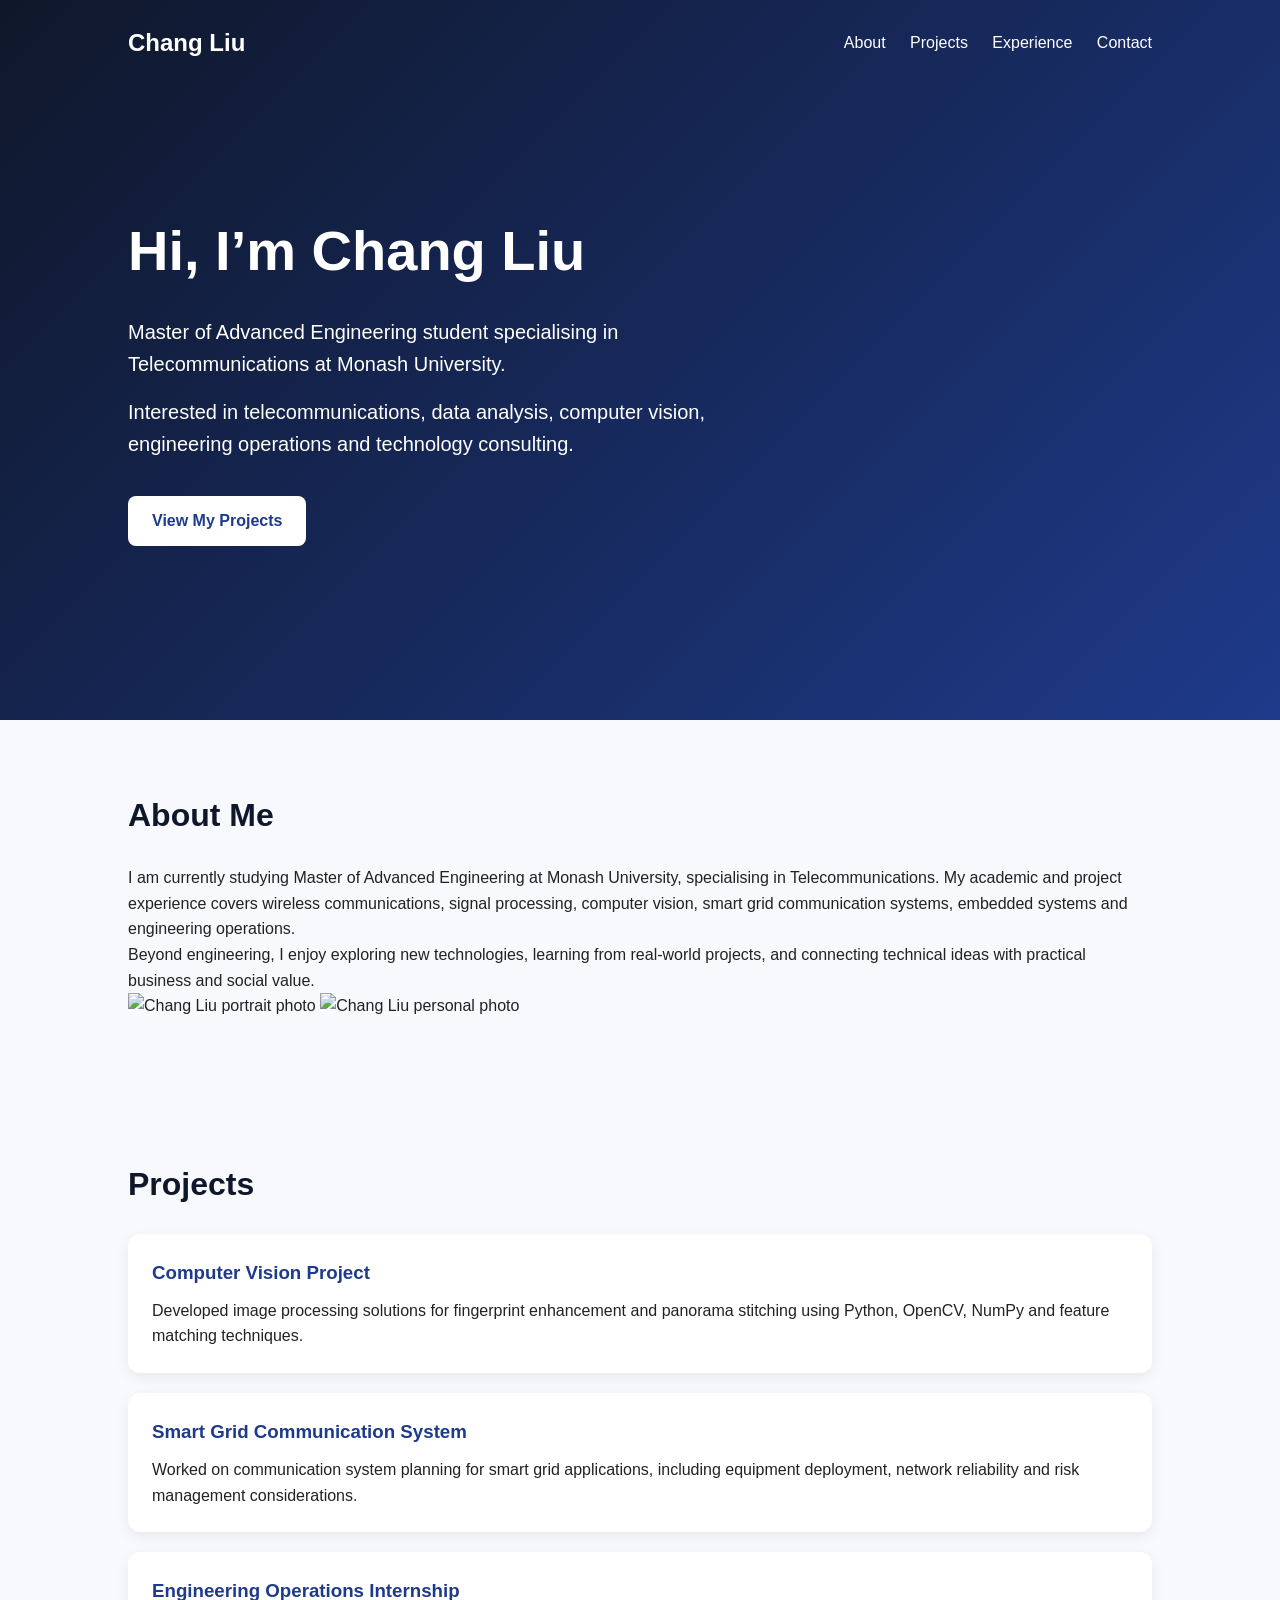
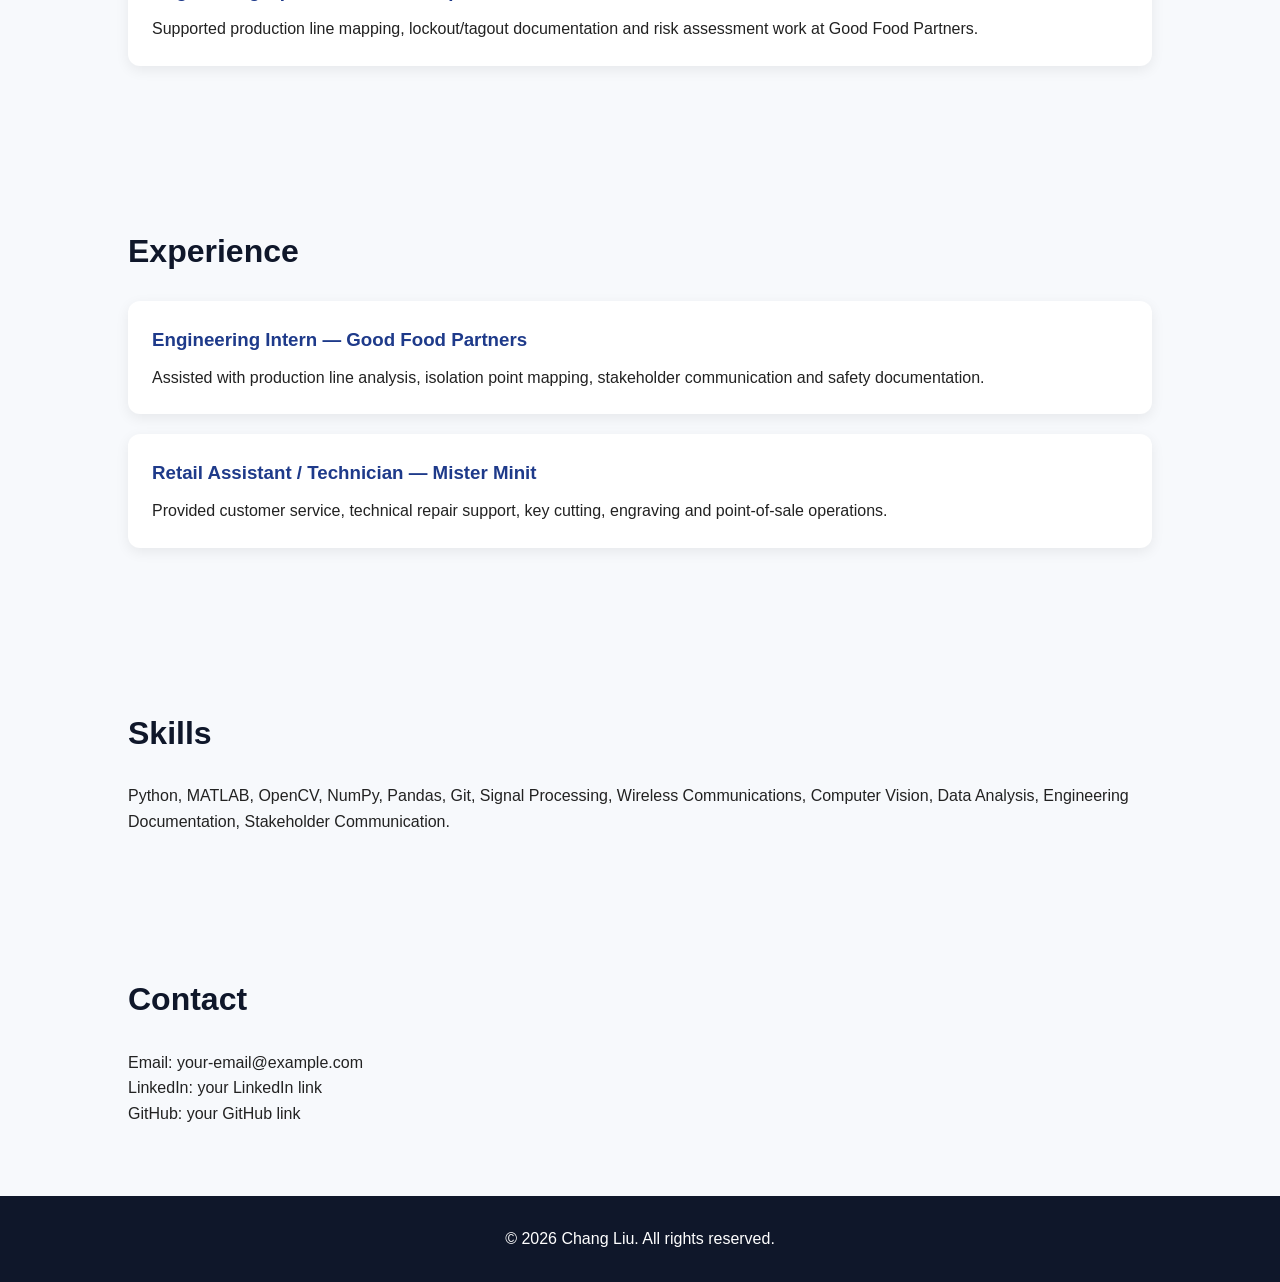
==== index.html @ 6ded5c2a "Revise About Me section with new content and layout Updated the 'About Me' section to include additi" ====
<!DOCTYPE html>
<html lang="en">
<head>
  <meta charset="UTF-8" />
  <meta name="viewport" content="width=device-width, initial-scale=1.0" />
  <title>Chang Liu | Portfolio</title>
  <link rel="stylesheet" href="style.css" />
</head>

<body>
  <header class="hero">
    <nav>
      <h2>Chang Liu</h2>
      <div>
        <a href="#about">About</a>
        <a href="#projects">Projects</a>
        <a href="#experience">Experience</a>
        <a href="#contact">Contact</a>
      </div>
    </nav>

    <div class="hero-content">
      <h1>Hi, I’m Chang Liu</h1>
      <p>
        Master of Advanced Engineering student specialising in Telecommunications at Monash University.
      </p>
      <p>
        Interested in telecommunications, data analysis, computer vision, engineering operations and technology consulting.
      </p>
      <a class="button" href="#projects">View My Projects</a>
    </div>
  </header>

  <section id="about">
  <h2>About Me</h2>

  <div class="about-container">
    <div class="about-text">
      <p>
        I am currently studying Master of Advanced Engineering at Monash University, specialising in Telecommunications.
        My academic and project experience covers wireless communications, signal processing, computer vision,
        smart grid communication systems, embedded systems and engineering operations.
      </p>

      <p>
        Beyond engineering, I enjoy exploring new technologies, learning from real-world projects,
        and connecting technical ideas with practical business and social value.
      </p>
    </div>

    <div class="about-photos">
      <img src="images/profile-1.jpg" alt="Chang Liu portrait photo" />
      <img src="images/profile-2.jpg" alt="Chang Liu personal photo" />
    </div>
  </div>
</section>

  <section id="projects">
    <h2>Projects</h2>

    <div class="card">
      <h3>Computer Vision Project</h3>
      <p>
        Developed image processing solutions for fingerprint enhancement and panorama stitching using Python,
        OpenCV, NumPy and feature matching techniques.
      </p>
    </div>

    <div class="card">
      <h3>Smart Grid Communication System</h3>
      <p>
        Worked on communication system planning for smart grid applications, including equipment deployment,
        network reliability and risk management considerations.
      </p>
    </div>

    <div class="card">
      <h3>Engineering Operations Internship</h3>
      <p>
        Supported production line mapping, lockout/tagout documentation and risk assessment work at Good Food Partners.
      </p>
    </div>
  </section>

  <section id="experience">
    <h2>Experience</h2>

    <div class="card">
      <h3>Engineering Intern — Good Food Partners</h3>
      <p>
        Assisted with production line analysis, isolation point mapping, stakeholder communication and safety documentation.
      </p>
    </div>

    <div class="card">
      <h3>Retail Assistant / Technician — Mister Minit</h3>
      <p>
        Provided customer service, technical repair support, key cutting, engraving and point-of-sale operations.
      </p>
    </div>
  </section>

  <section id="skills">
    <h2>Skills</h2>
    <p>
      Python, MATLAB, OpenCV, NumPy, Pandas, Git, Signal Processing, Wireless Communications,
      Computer Vision, Data Analysis, Engineering Documentation, Stakeholder Communication.
    </p>
  </section>

  <section id="contact">
    <h2>Contact</h2>
    <p>Email: your-email@example.com</p>
    <p>LinkedIn: your LinkedIn link</p>
    <p>GitHub: your GitHub link</p>
  </section>

  <footer>
    <p>© 2026 Chang Liu. All rights reserved.</p>
  </footer>
</body>
</html>
---- style.css ----
* {
  margin: 0;
  padding: 0;
  box-sizing: border-box;
}

body {
  font-family: Arial, sans-serif;
  line-height: 1.6;
  color: #222;
  background-color: #f7f9fc;
}

nav {
  display: flex;
  justify-content: space-between;
  align-items: center;
  padding: 24px 10%;
}

nav h2 {
  color: #ffffff;
}

nav a {
  color: #ffffff;
  text-decoration: none;
  margin-left: 20px;
  font-weight: 500;
}

.hero {
  background: linear-gradient(135deg, #0f172a, #1e3a8a);
  color: white;
  min-height: 80vh;
}

.hero-content {
  padding: 120px 10%;
  max-width: 900px;
}

.hero-content h1 {
  font-size: 56px;
  margin-bottom: 20px;
}

.hero-content p {
  font-size: 20px;
  margin-bottom: 16px;
  max-width: 750px;
}

.button {
  display: inline-block;
  margin-top: 20px;
  padding: 12px 24px;
  background-color: white;
  color: #1e3a8a;
  text-decoration: none;
  border-radius: 8px;
  font-weight: bold;
}

section {
  padding: 70px 10%;
}

section h2 {
  font-size: 32px;
  margin-bottom: 24px;
  color: #0f172a;
}

.card {
  background-color: white;
  padding: 24px;
  margin-bottom: 20px;
  border-radius: 12px;
  box-shadow: 0 4px 14px rgba(0, 0, 0, 0.07);
}

.card h3 {
  color: #1e3a8a;
  margin-bottom: 10px;
}

footer {
  text-align: center;
  padding: 30px;
  background-color: #0f172a;
  color: white;
}

@media (max-width: 768px) {
  nav {
    flex-direction: column;
    gap: 16px;
  }

  nav a {
    margin: 0 8px;
  }

  .hero-content {
    padding: 80px 8%;
  }

  .hero-content h1 {
    font-size: 40px;
  }

  .hero-content p {
    font-size: 18px;
  }

  section {
    padding: 50px 8%;
  }
}
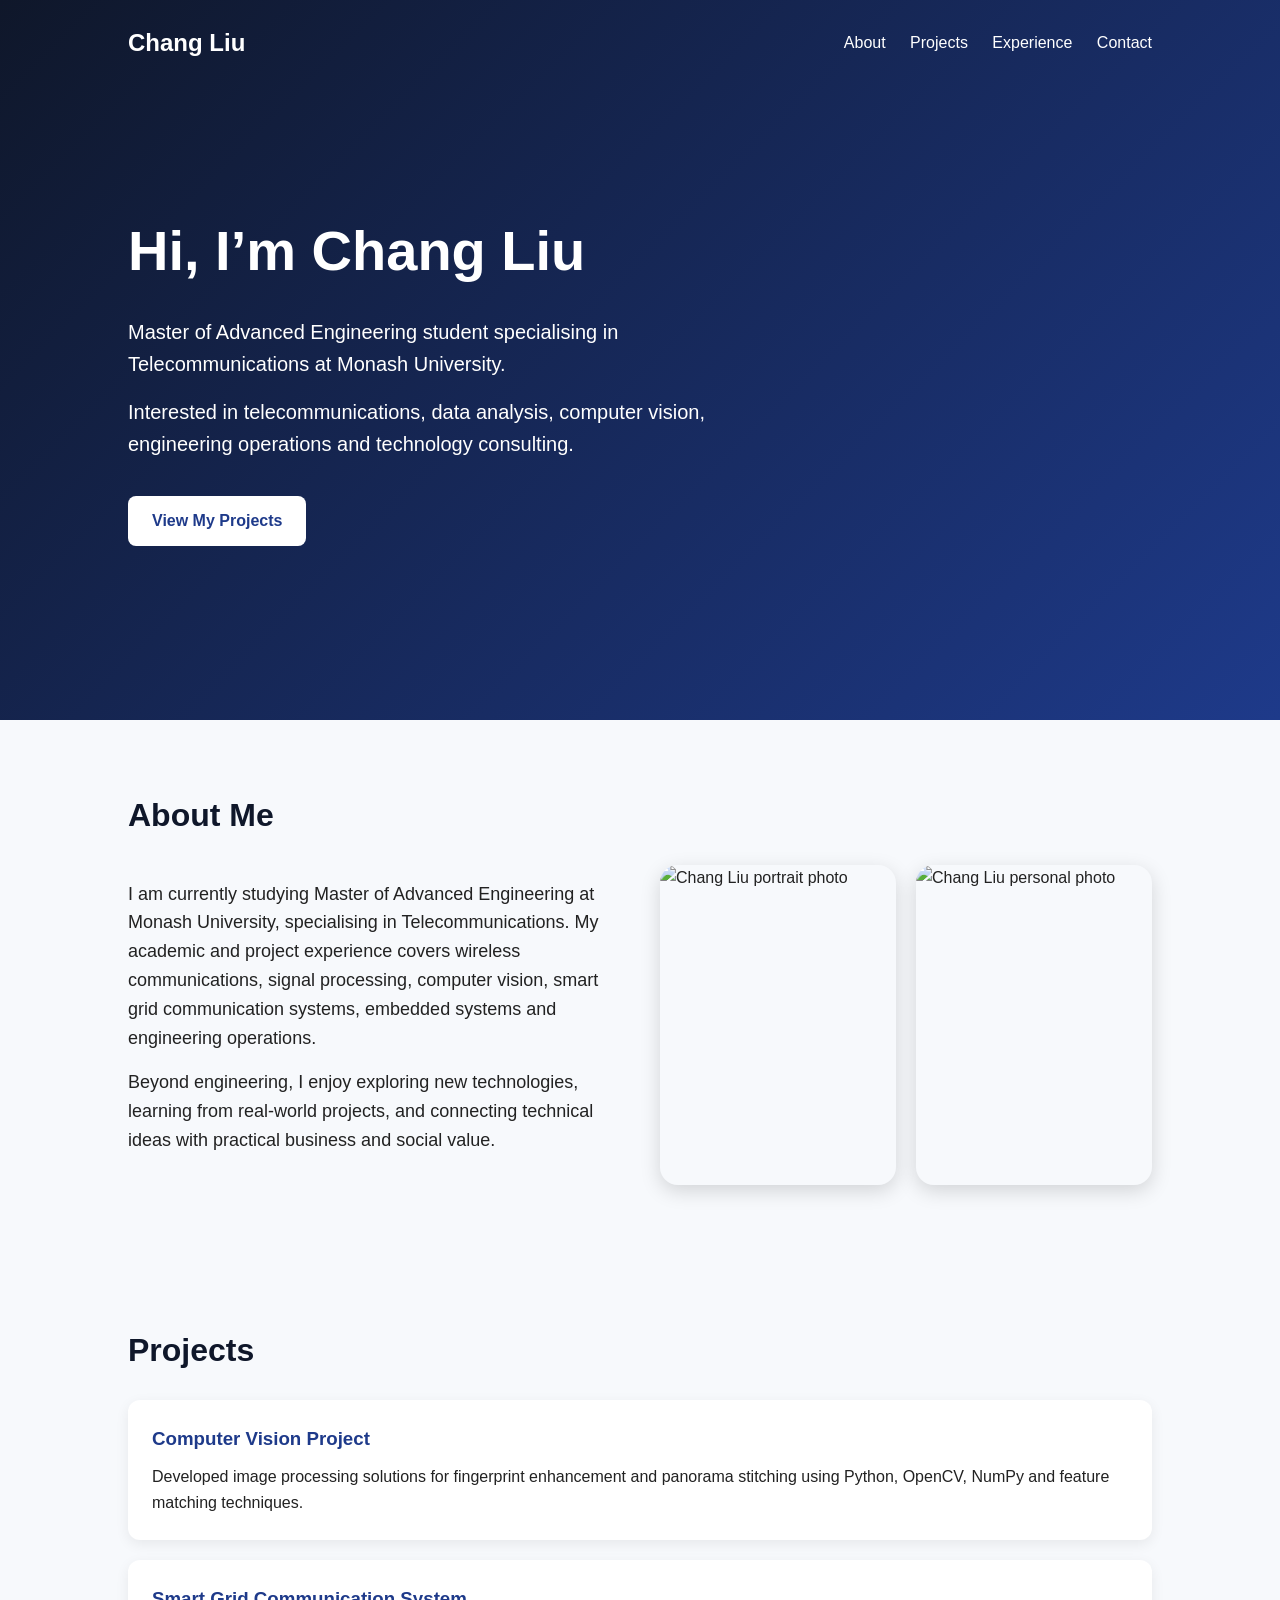
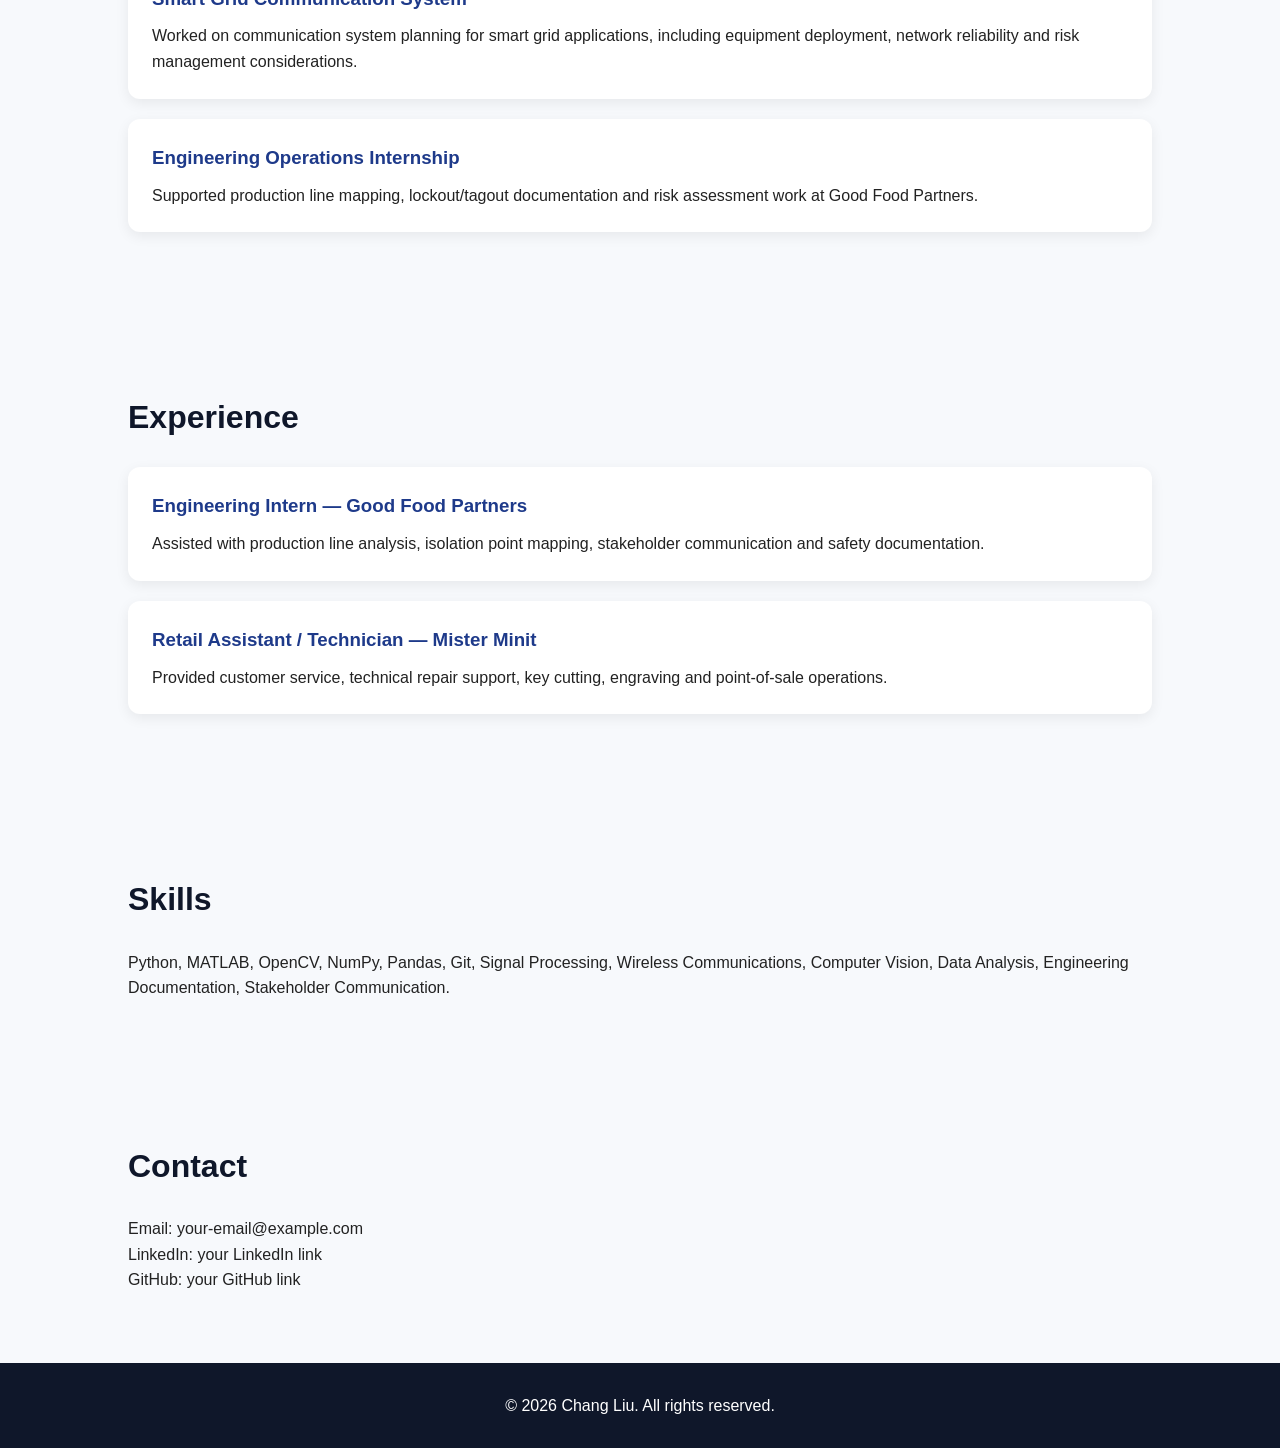
==== commit 9644353d: "Update profile images in index.html" ====
--- a/index.html
+++ b/index.html
@@ -49,8 +49,8 @@
     </div>
 
     <div class="about-photos">
-      <img src="images/profile-1.jpg" alt="Chang Liu portrait photo" />
-      <img src="images/profile-2.jpg" alt="Chang Liu personal photo" />
+      <img src="images/official_working_photo.png" alt="Chang Liu portrait photo" />
+      <img src="images/diving_self.jpg" alt="Chang Liu personal photo" />
     </div>
   </div>
 </section>
--- a/style.css
+++ b/style.css
@@ -72,6 +72,36 @@
   color: #0f172a;
 }
 
+.about-container {
+  display: flex;
+  align-items: center;
+  gap: 40px;
+}
+
+.about-text {
+  flex: 1;
+}
+
+.about-text p {
+  margin-bottom: 16px;
+  font-size: 18px;
+}
+
+.about-photos {
+  flex: 1;
+  display: flex;
+  gap: 20px;
+  justify-content: center;
+}
+
+.about-photos img {
+  width: 48%;
+  height: 320px;
+  object-fit: cover;
+  border-radius: 18px;
+  box-shadow: 0 6px 20px rgba(0, 0, 0, 0.15);
+}
+
 .card {
   background-color: white;
   padding: 24px;
@@ -117,4 +147,17 @@
   section {
     padding: 50px 8%;
   }
+
+    .about-container {
+    flex-direction: column;
+  }
+
+  .about-photos {
+    flex-direction: column;
+  }
+
+  .about-photos img {
+    width: 100%;
+    height: 300px;
+  }
 }
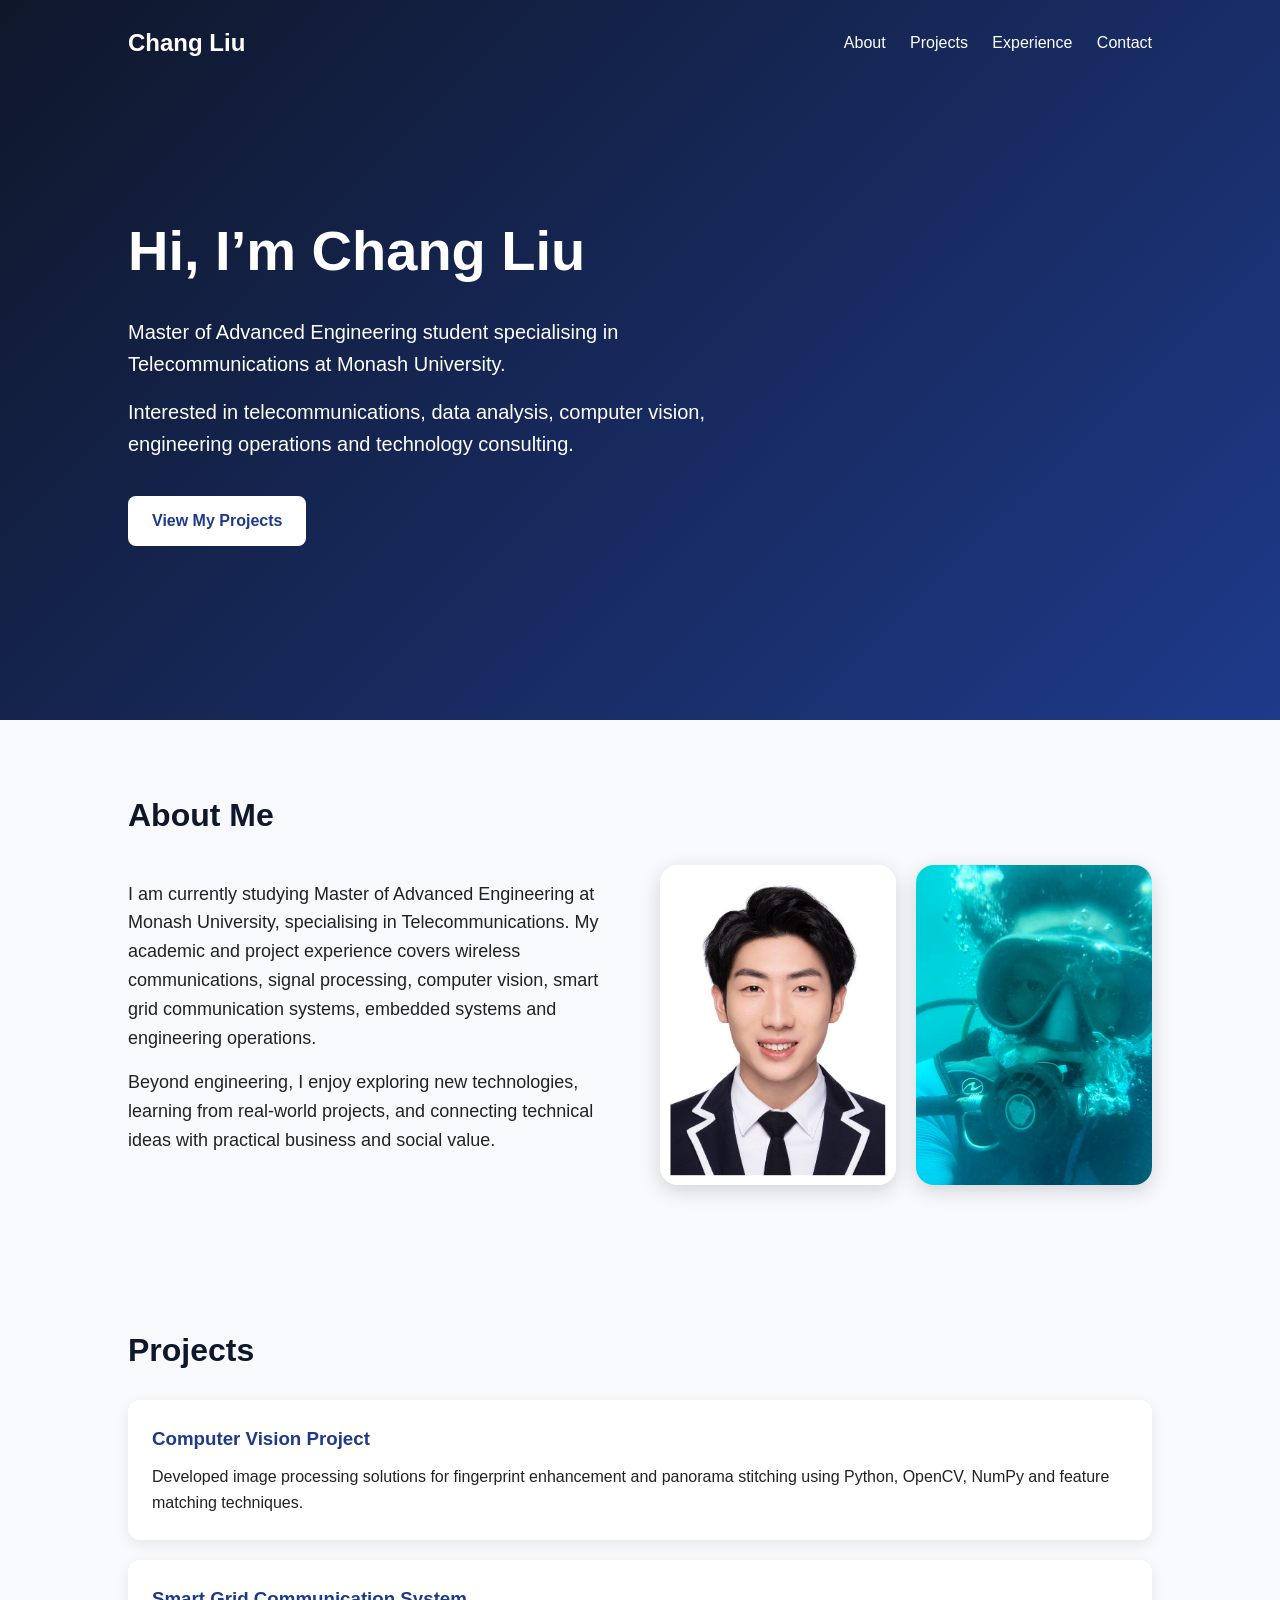
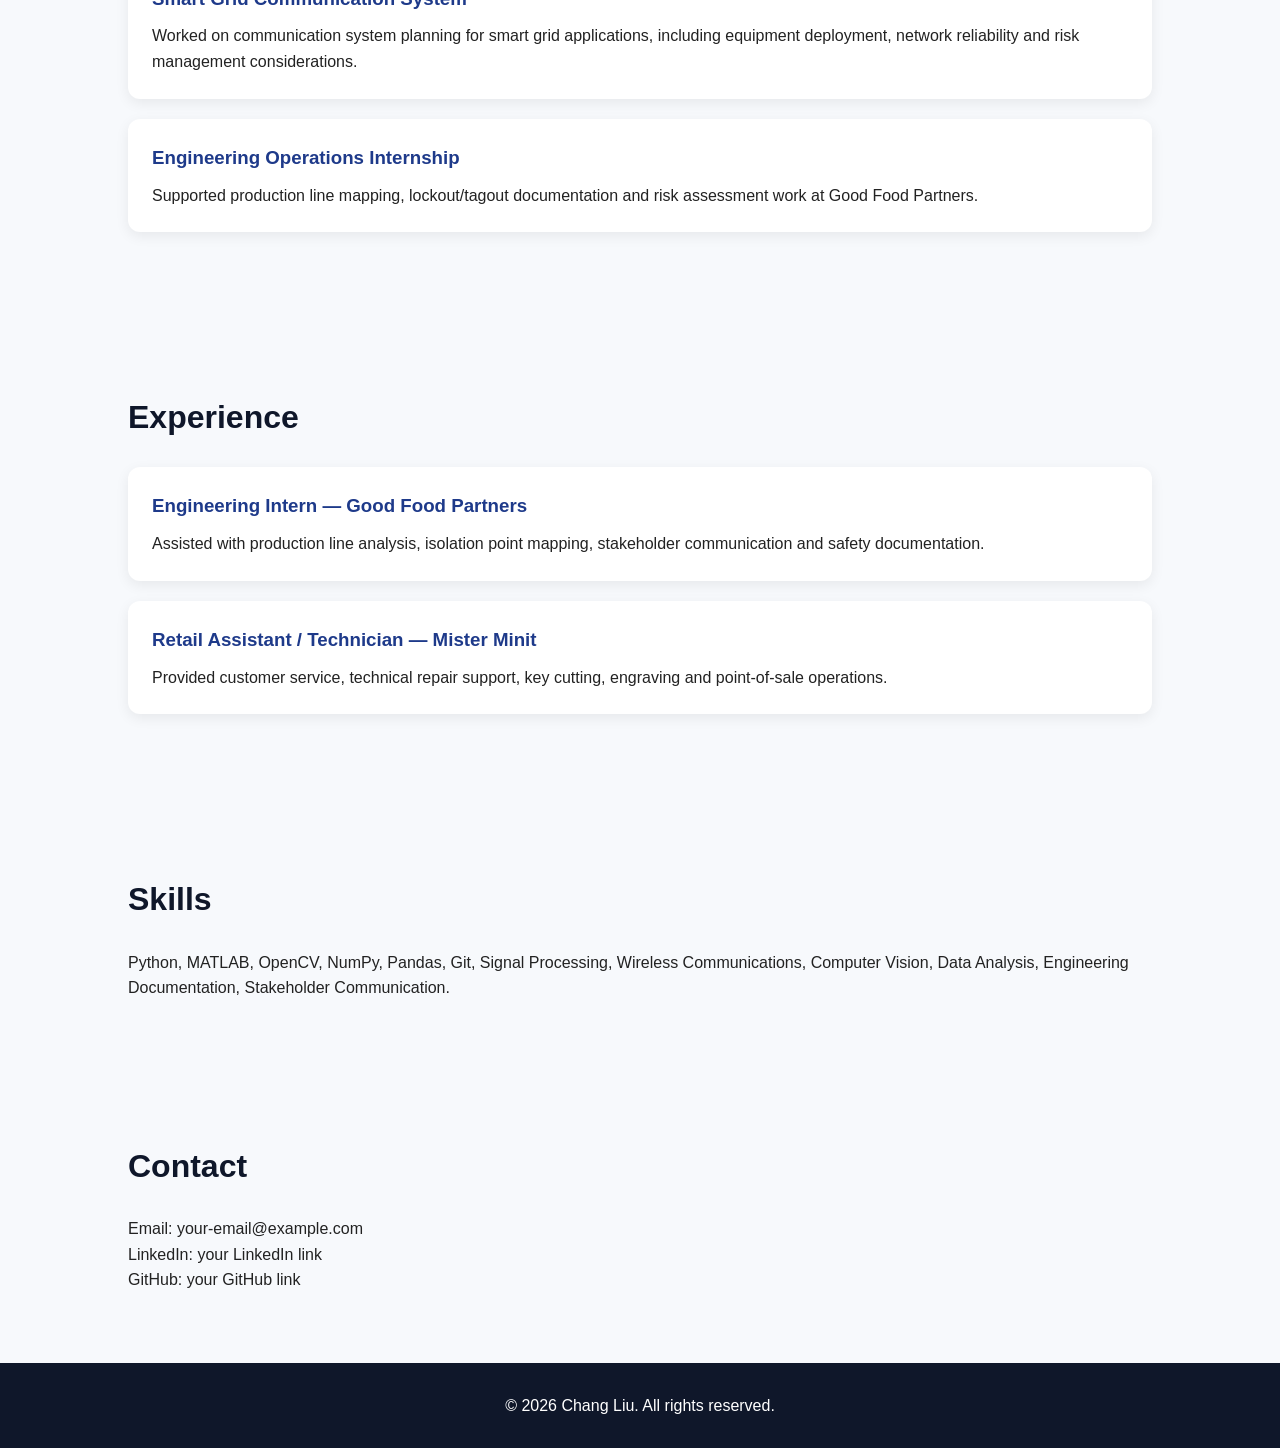
==== commit a7ad1e6a: "Update image paths in about section" ====
--- a/index.html
+++ b/index.html
@@ -49,8 +49,8 @@
     </div>
 
     <div class="about-photos">
-      <img src="images/official_working_photo.png" alt="Chang Liu portrait photo" />
-      <img src="images/diving_self.jpg" alt="Chang Liu personal photo" />
+      <img src="about_me_photos/official_working_photo.png" alt="Chang Liu portrait photo" />
+      <img src="about_me_photos/diving_self.jpg" alt="Chang Liu personal photo" />
     </div>
   </div>
 </section>
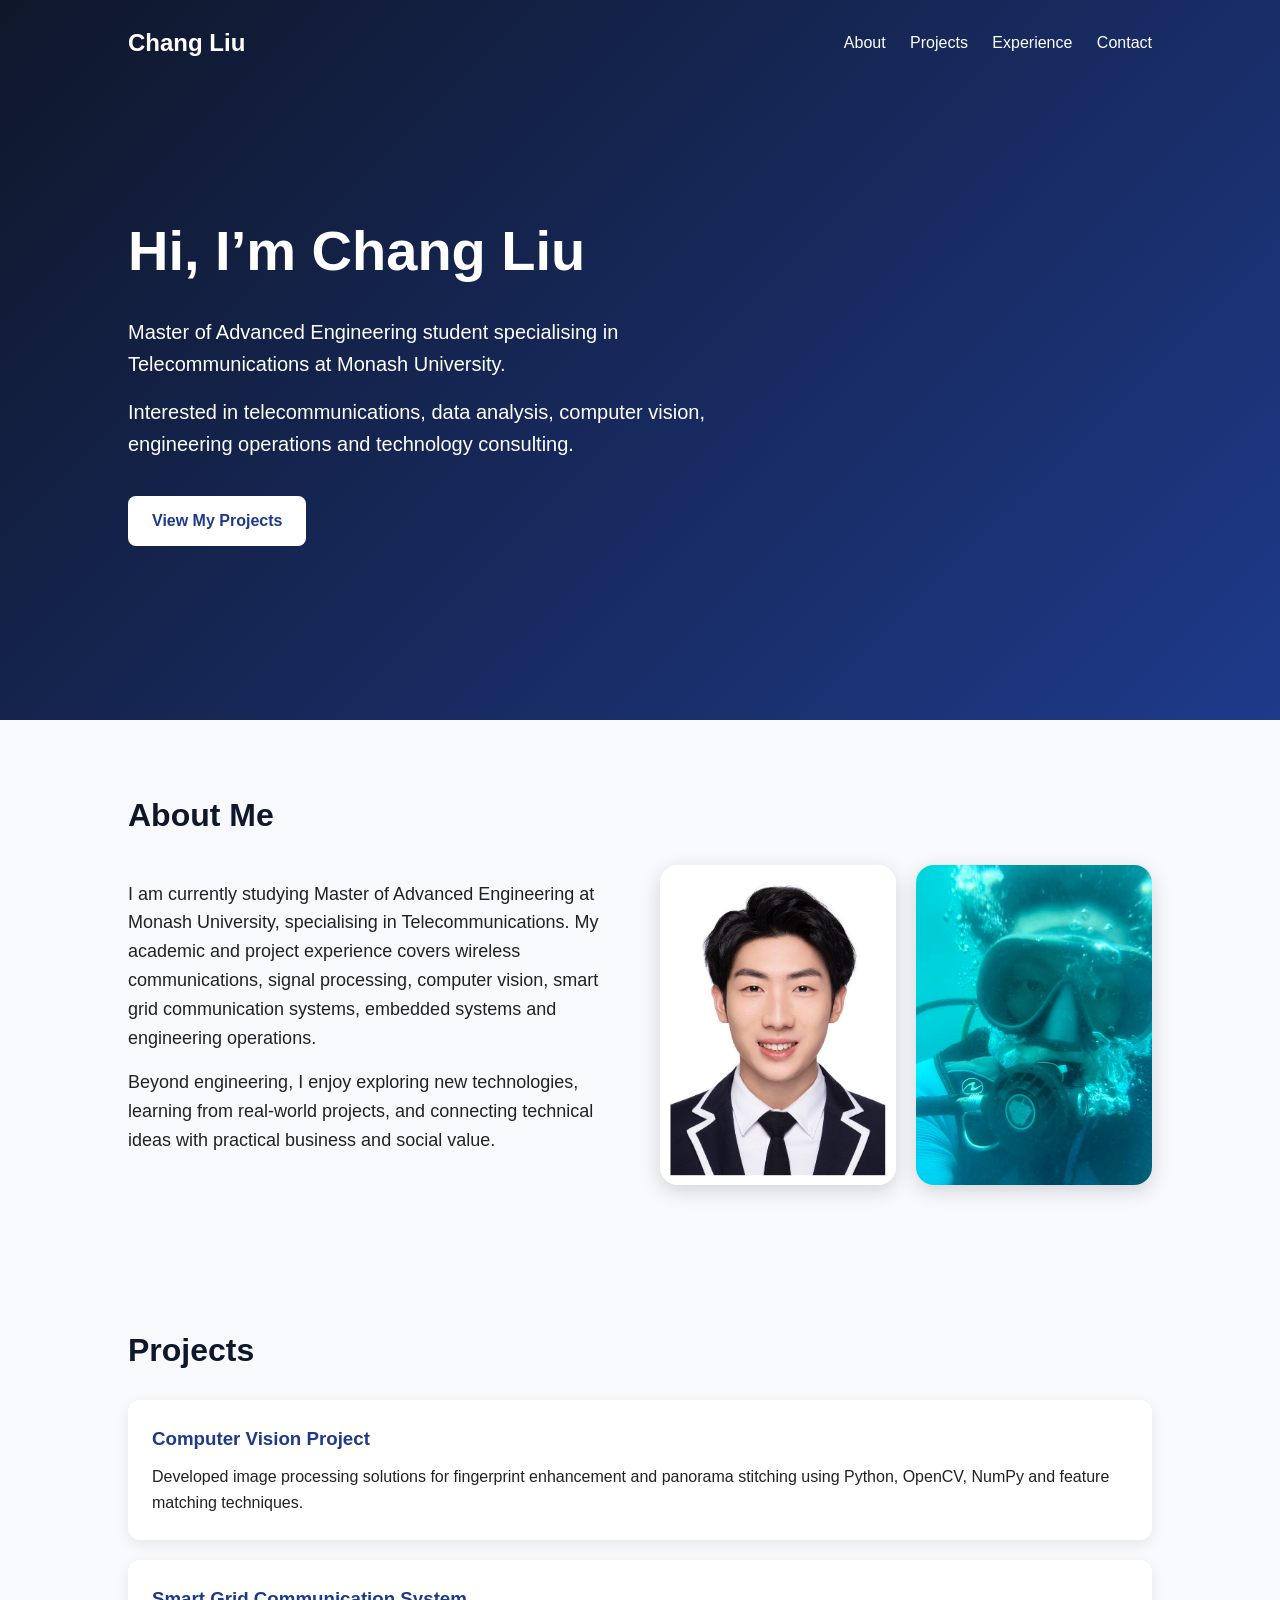
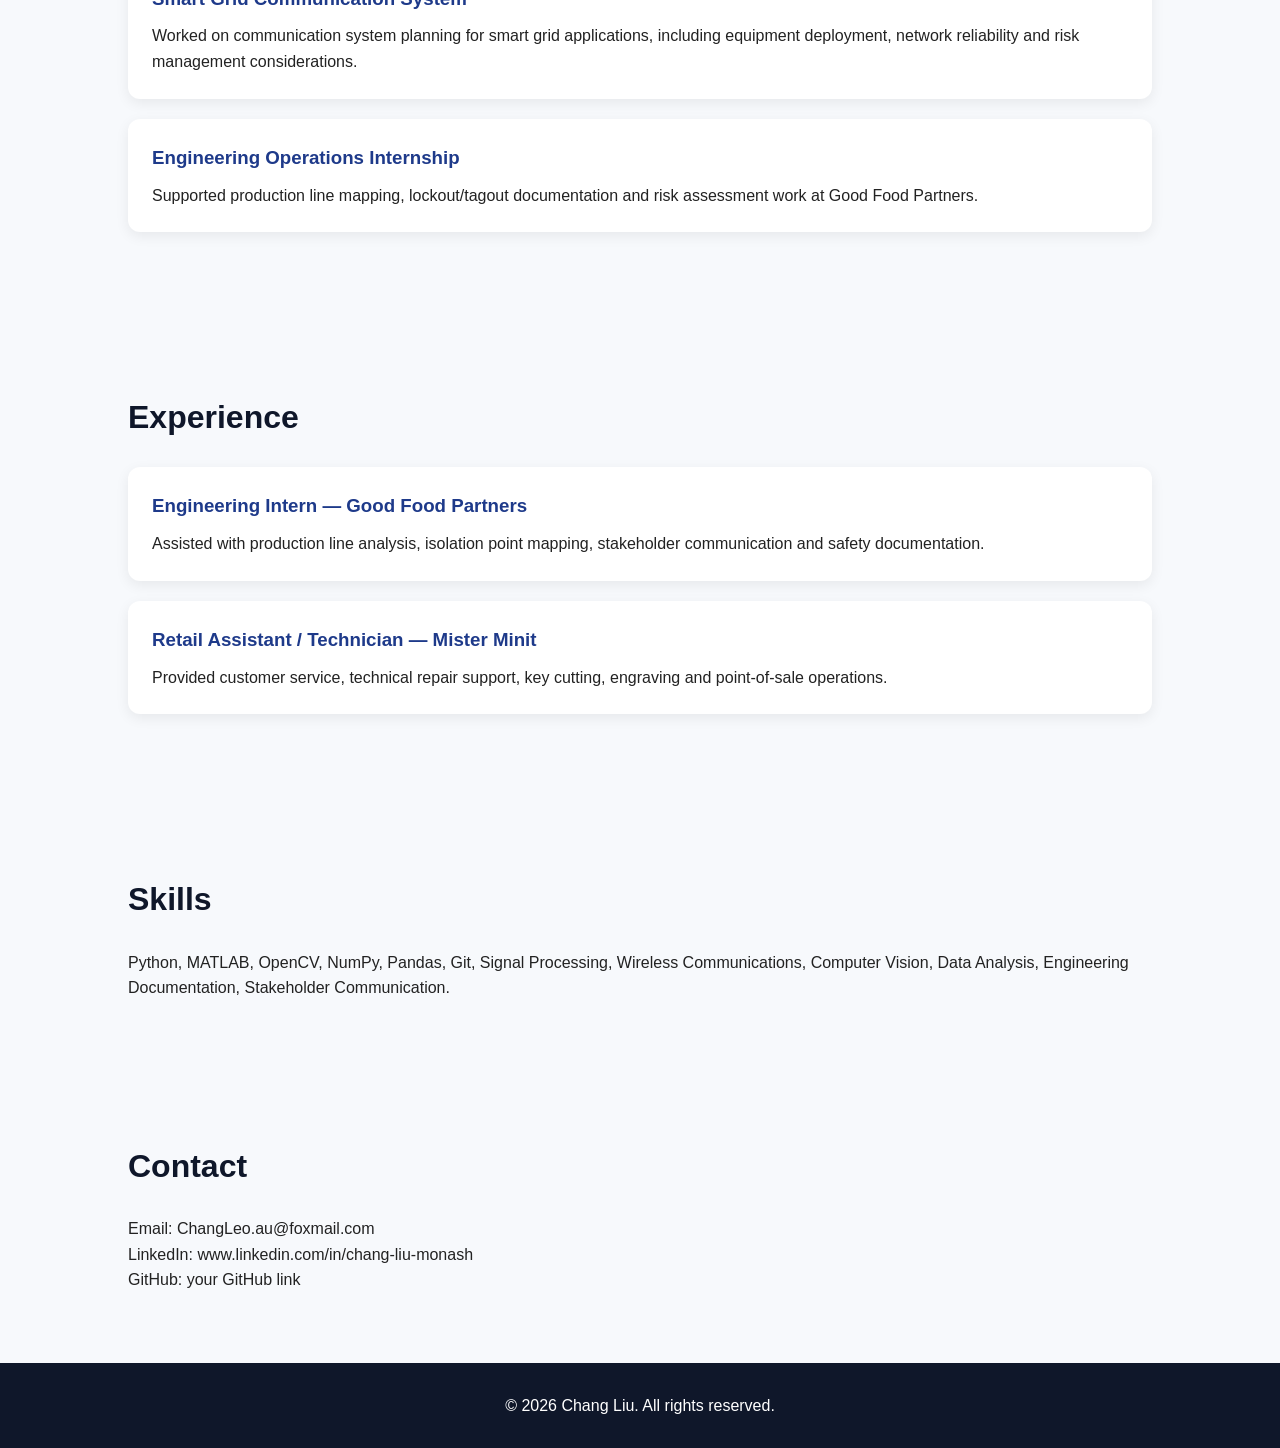
==== commit f424f40a: "Update contact information in index.html" ====
--- a/index.html
+++ b/index.html
@@ -110,8 +110,8 @@
 
   <section id="contact">
     <h2>Contact</h2>
-    <p>Email: your-email@example.com</p>
-    <p>LinkedIn: your LinkedIn link</p>
+    <p>Email: ChangLeo.au@foxmail.com</p>
+    <p>LinkedIn: www.linkedin.com/in/chang-liu-monash</p>
     <p>GitHub: your GitHub link</p>
   </section>
 
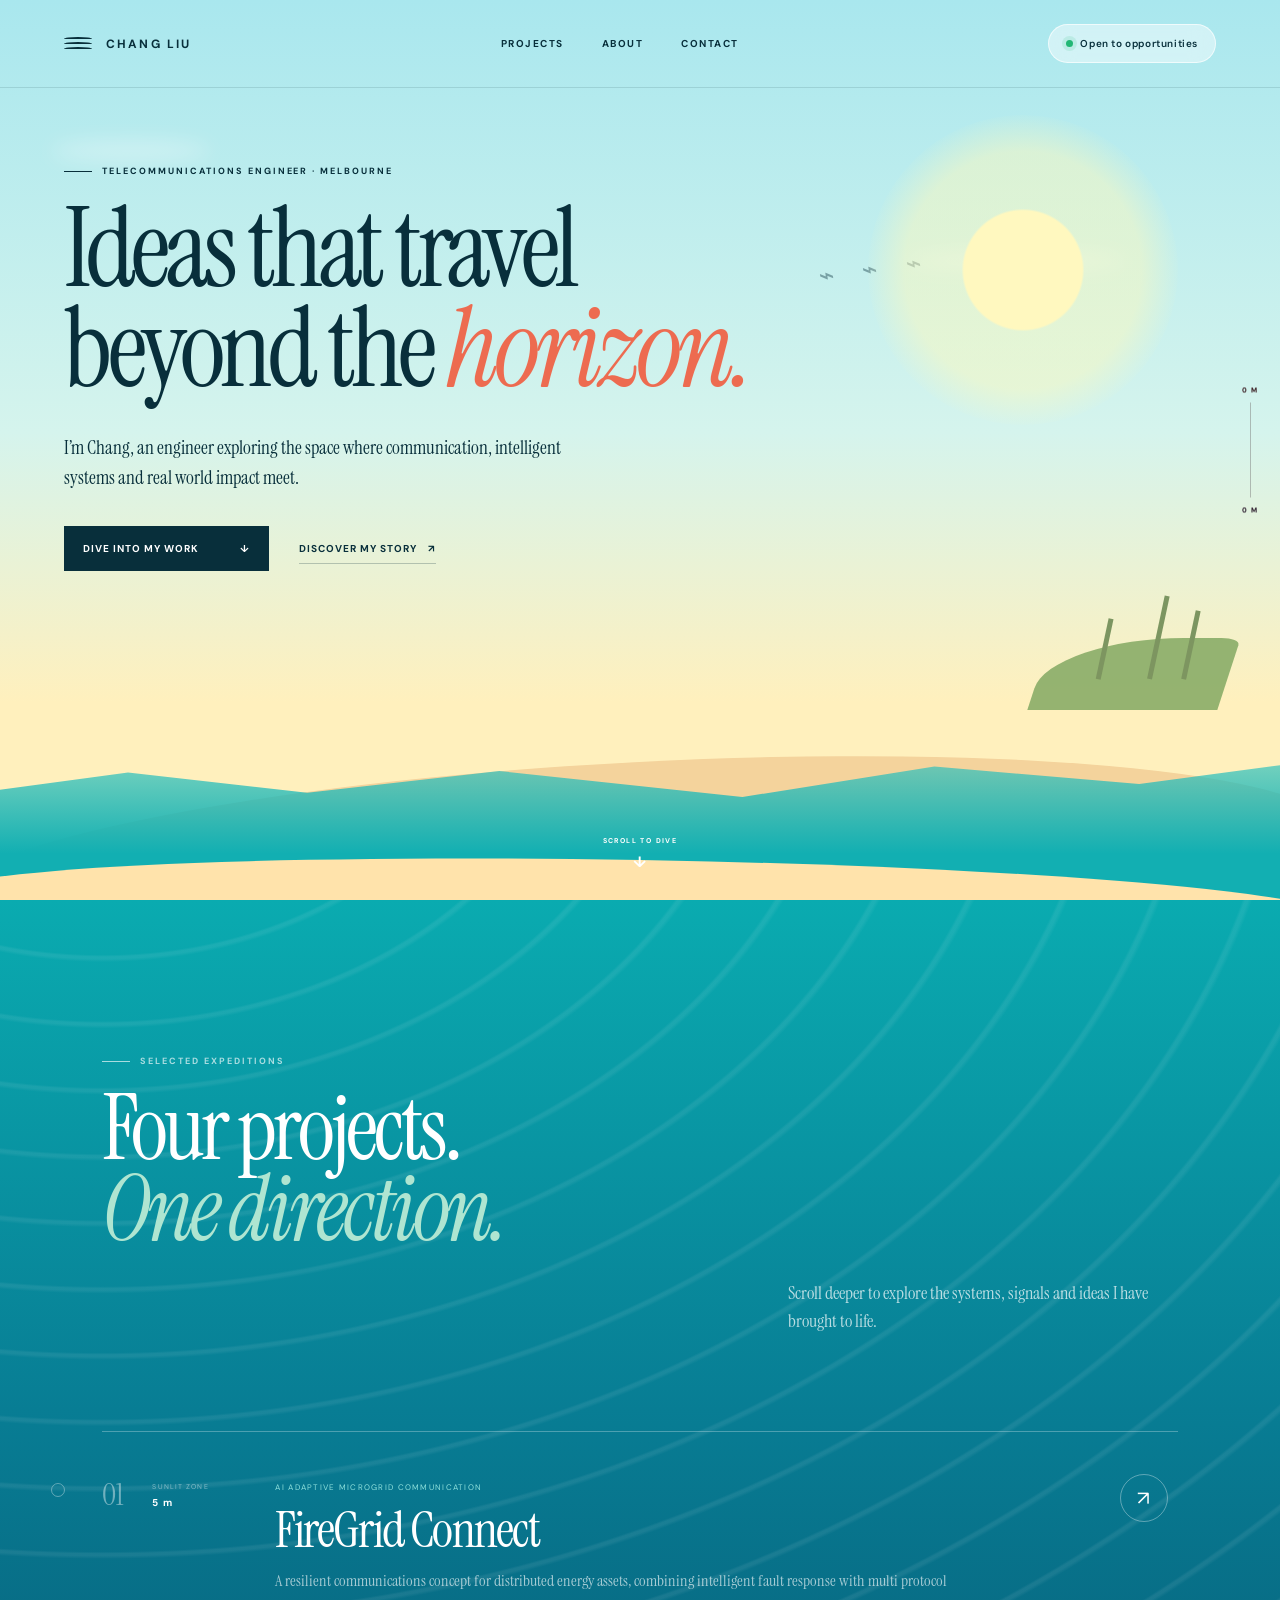
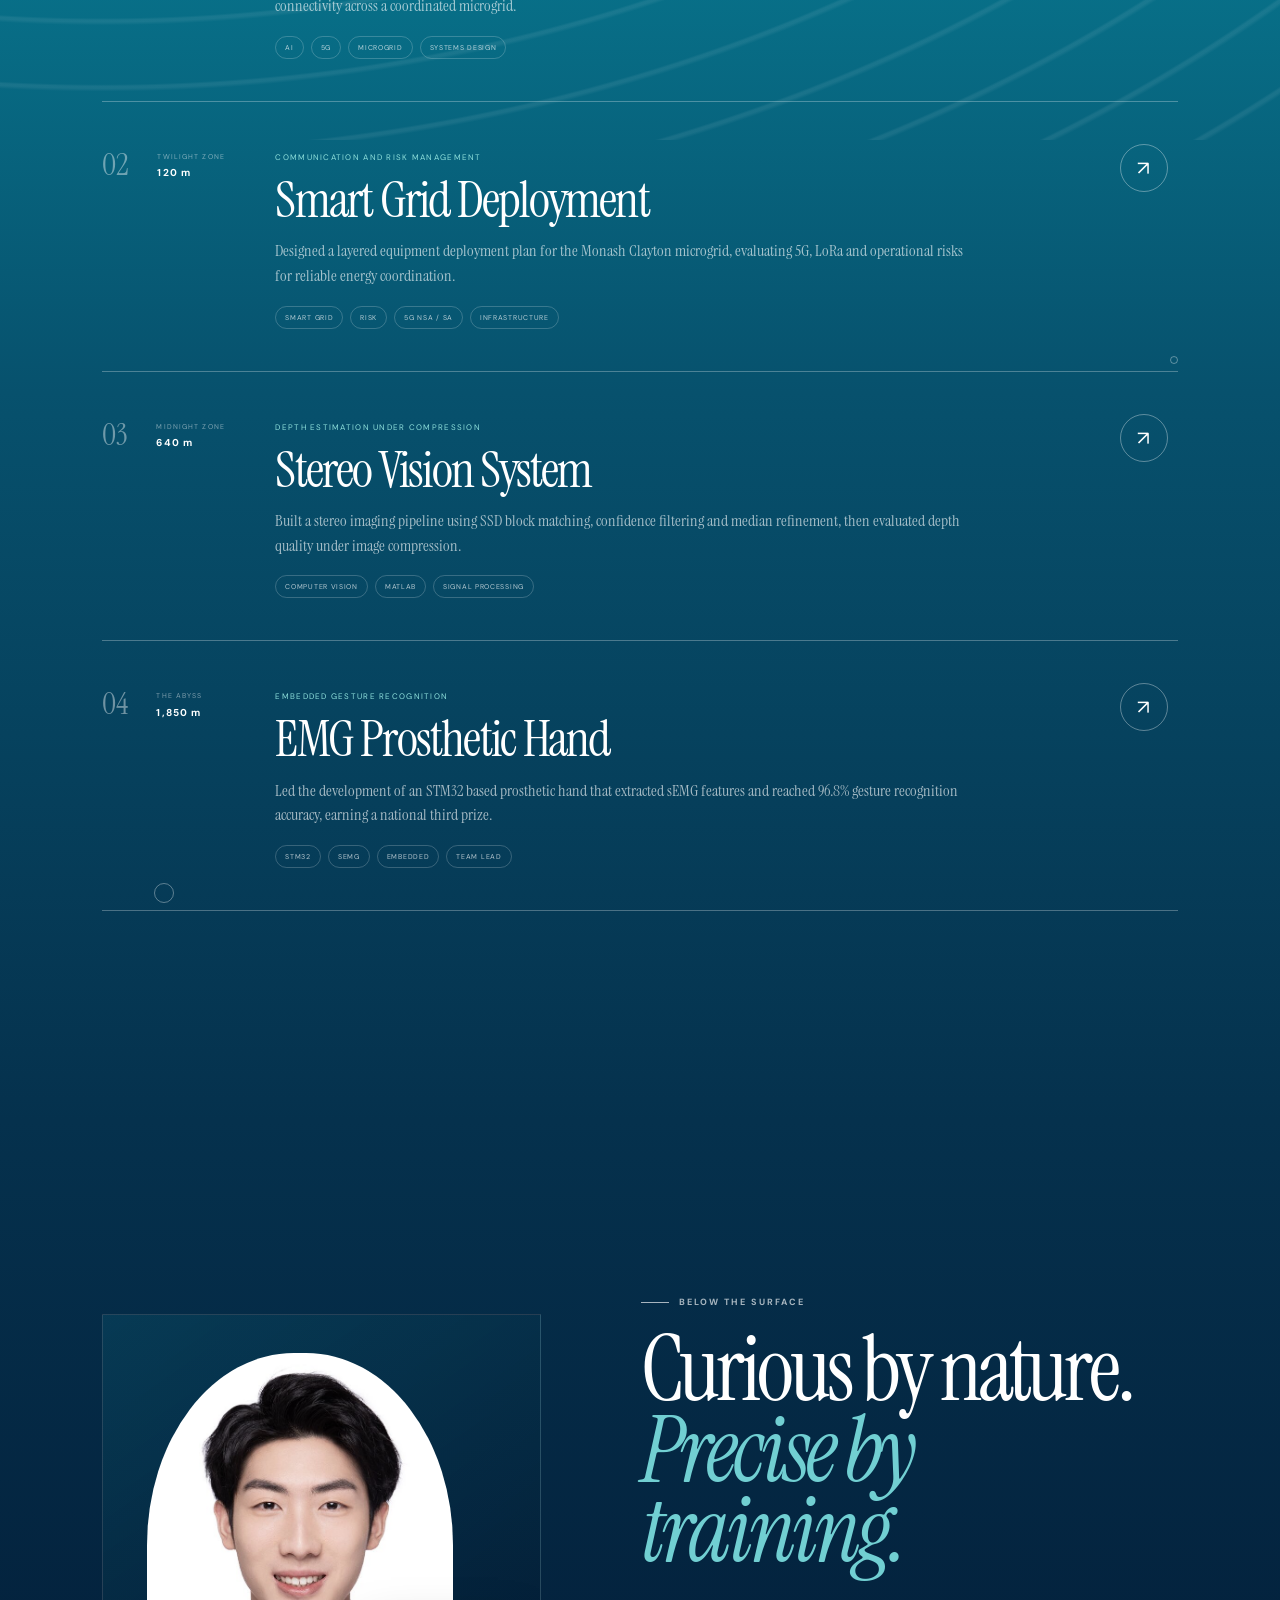
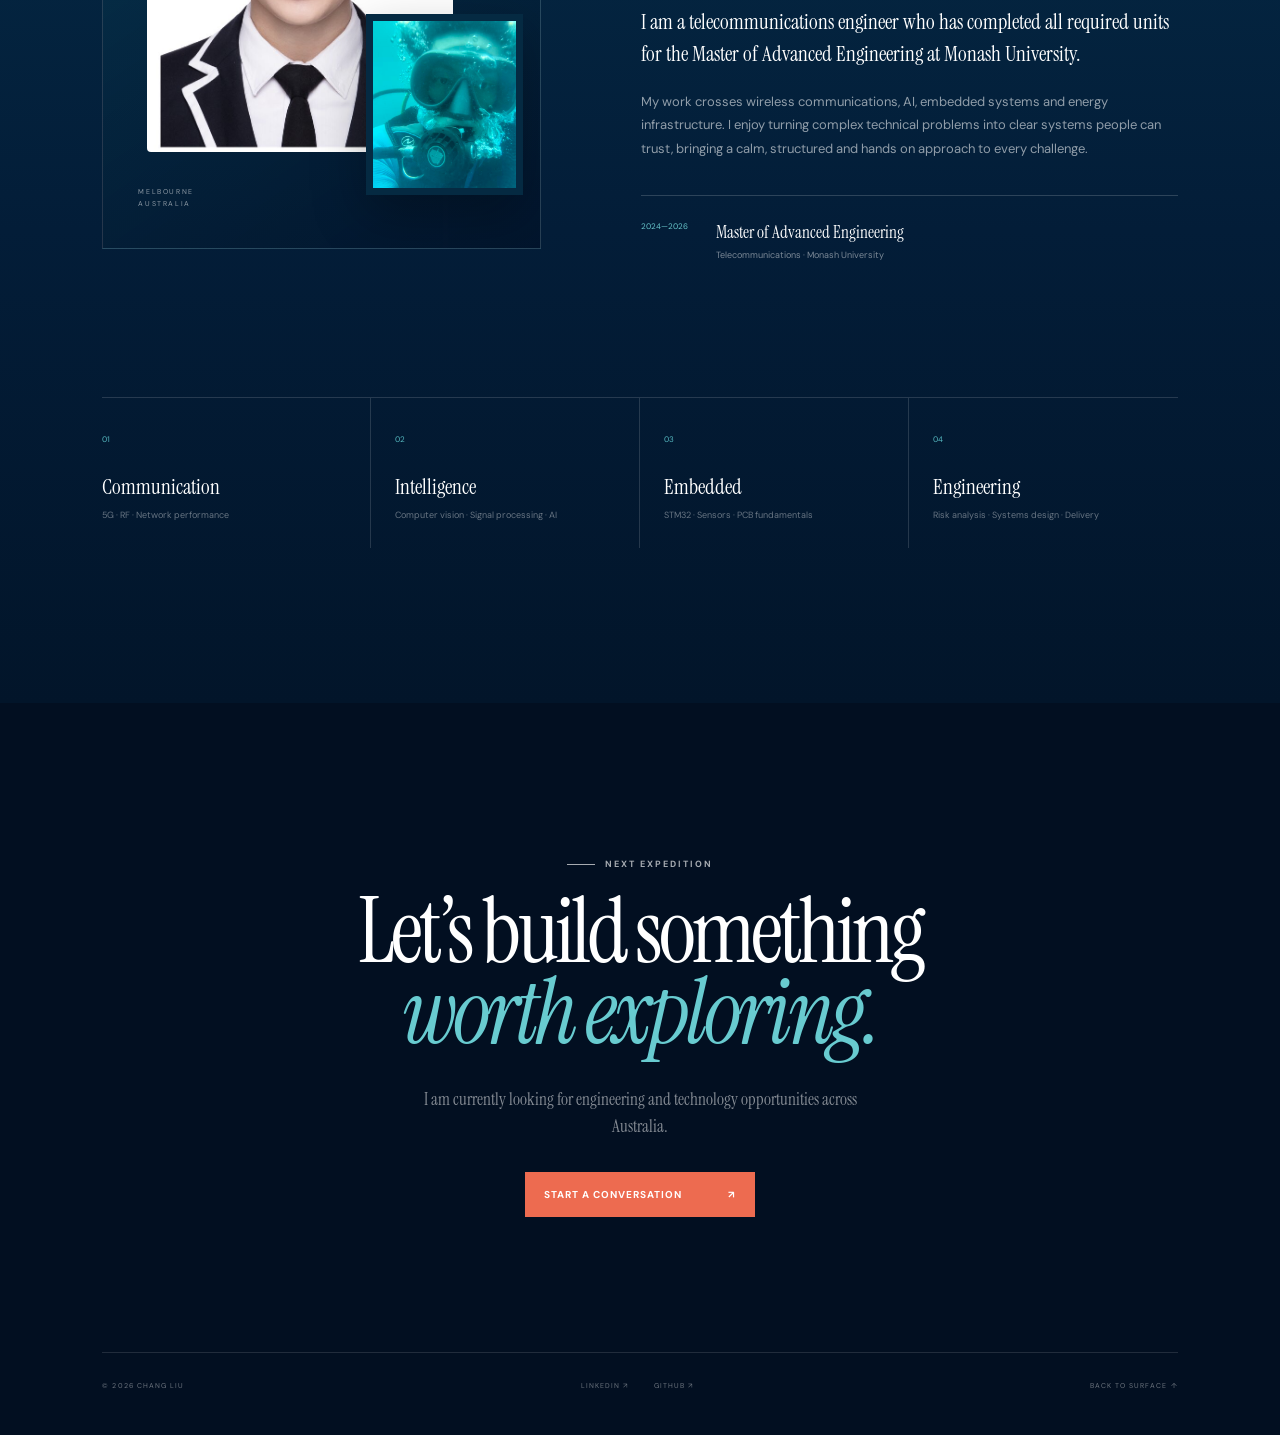
==== commit 66eb5dad: "Redesign portfolio with immersive ocean theme" ====
--- a/index.html
+++ b/index.html
@@ -1,122 +1,95 @@
-<!DOCTYPE html>
+<!doctype html>
 <html lang="en">
 <head>
-  <meta charset="UTF-8" />
-  <meta name="viewport" content="width=device-width, initial-scale=1.0" />
-  <title>Chang Liu | Portfolio</title>
-  <link rel="stylesheet" href="style.css" />
+  <meta charset="utf-8">
+  <meta name="viewport" content="width=device-width, initial-scale=1">
+  <meta name="description" content="Chang Liu's ocean inspired engineering portfolio.">
+  <title>Chang Liu | Engineer & Explorer</title>
+  <link rel="preconnect" href="https://fonts.googleapis.com">
+  <link rel="preconnect" href="https://fonts.gstatic.com" crossorigin>
+  <link href="https://fonts.googleapis.com/css2?family=DM+Sans:wght@400;500;600;700&family=Instrument+Serif:ital@0;1&display=swap" rel="stylesheet">
+  <link rel="stylesheet" href="style.css">
+  <script src="script.js" defer></script>
 </head>
-
 <body>
-  <header class="hero">
-    <nav>
-      <h2>Chang Liu</h2>
-      <div>
-        <a href="#about">About</a>
-        <a href="#projects">Projects</a>
-        <a href="#experience">Experience</a>
-        <a href="#contact">Contact</a>
-      </div>
-    </nav>
-
-    <div class="hero-content">
-      <h1>Hi, I’m Chang Liu</h1>
-      <p>
-        Master of Advanced Engineering student specialising in Telecommunications at Monash University.
-      </p>
-      <p>
-        Interested in telecommunications, data analysis, computer vision, engineering operations and technology consulting.
-      </p>
-      <a class="button" href="#projects">View My Projects</a>
-    </div>
+  <header class="topbar">
+    <a class="brand" href="#surface" aria-label="Back to the surface"><span class="wave-mark"><i></i><i></i><i></i></span>CHANG LIU</a>
+    <nav aria-label="Primary navigation"><a href="#projects">Projects</a><a href="#about">About</a><a href="#contact">Contact</a></nav>
+    <a class="status" href="#contact"><i></i>Open to opportunities</a>
   </header>
 
-  <section id="about">
-  <h2>About Me</h2>
+  <aside class="depth-meter" aria-hidden="true"><span>0 M</span><div><i id="depth-progress"></i></div><span id="depth-label">0 M</span></aside>
 
-  <div class="about-container">
-    <div class="about-text">
-      <p>
-        I am currently studying Master of Advanced Engineering at Monash University, specialising in Telecommunications.
-        My academic and project experience covers wireless communications, signal processing, computer vision,
-        smart grid communication systems, embedded systems and engineering operations.
-      </p>
+  <main>
+    <section class="hero" id="surface">
+      <div class="sun"></div><div class="cloud cloud-one"></div><div class="cloud cloud-two"></div>
+      <div class="hero-copy">
+        <p class="eyebrow"><i></i>TELECOMMUNICATIONS ENGINEER · MELBOURNE</p>
+        <h1>Ideas that travel<br>beyond the <em>horizon.</em></h1>
+        <p class="hero-intro">I’m Chang, an engineer exploring the space where communication, intelligent systems and real world impact meet.</p>
+        <div class="hero-actions"><a class="button dark" href="#projects">Dive into my work <span>↓</span></a><a class="text-link" href="#about">Discover my story <span>↗</span></a></div>
+      </div>
+      <div class="birds"><i>⌁</i><i>⌁</i><i>⌁</i></div>
+      <div class="island"><i></i><i></i><i></i></div>
+      <div class="sand sand-back"></div><div class="waterline"></div><div class="sand sand-front"></div>
+      <a class="scroll-cue" href="#projects">SCROLL TO DIVE <span>↓</span></a>
+    </section>
 
-      <p>
-        Beyond engineering, I enjoy exploring new technologies, learning from real-world projects,
-        and connecting technical ideas with practical business and social value.
-      </p>
-    </div>
+    <section class="ocean" id="projects">
+      <div class="caustics"></div><i class="bubble bubble-one"></i><i class="bubble bubble-two"></i><i class="bubble bubble-three"></i>
+      <div class="section-head reveal">
+        <p class="eyebrow pale"><i></i>SELECTED EXPEDITIONS</p>
+        <h2>Four projects.<br><em>One direction.</em></h2>
+        <p>Scroll deeper to explore the systems, signals and ideas I have brought to life.</p>
+      </div>
 
-    <div class="about-photos">
-      <img src="about_me_photos/official_working_photo.png" alt="Chang Liu portrait photo" />
-      <img src="about_me_photos/diving_self.jpg" alt="Chang Liu personal photo" />
-    </div>
-  </div>
-</section>
+      <div class="project-list">
+        <article class="project reveal">
+          <div class="project-meta"><strong>01</strong><span>SUNLIT ZONE<br><b>5 m</b></span></div>
+          <div class="project-copy"><small>AI ADAPTIVE MICROGRID COMMUNICATION</small><h3>FireGrid Connect</h3><p>A resilient communications concept for distributed energy assets, combining intelligent fault response with multi protocol connectivity across a coordinated microgrid.</p><div class="tags"><span>AI</span><span>5G</span><span>Microgrid</span><span>Systems Design</span></div></div>
+          <button class="project-toggle" aria-expanded="false" aria-label="Expand FireGrid Connect">↗</button>
+          <div class="field-note"><small>FIELD NOTE 01</small><p>I investigated how real time state sharing, local control and backup communications can keep multi source energy systems coordinated during faults.</p></div>
+        </article>
+        <article class="project reveal">
+          <div class="project-meta"><strong>02</strong><span>TWILIGHT ZONE<br><b>120 m</b></span></div>
+          <div class="project-copy"><small>COMMUNICATION AND RISK MANAGEMENT</small><h3>Smart Grid Deployment</h3><p>Designed a layered equipment deployment plan for the Monash Clayton microgrid, evaluating 5G, LoRa and operational risks for reliable energy coordination.</p><div class="tags"><span>Smart Grid</span><span>Risk</span><span>5G NSA / SA</span><span>Infrastructure</span></div></div>
+          <button class="project-toggle" aria-expanded="false" aria-label="Expand Smart Grid Deployment">↗</button>
+          <div class="field-note"><small>FIELD NOTE 02</small><p>The outcome connected technical architecture with deployment constraints, stakeholder needs and practical risk controls.</p></div>
+        </article>
+        <article class="project reveal">
+          <div class="project-meta"><strong>03</strong><span>MIDNIGHT ZONE<br><b>640 m</b></span></div>
+          <div class="project-copy"><small>DEPTH ESTIMATION UNDER COMPRESSION</small><h3>Stereo Vision System</h3><p>Built a stereo imaging pipeline using SSD block matching, confidence filtering and median refinement, then evaluated depth quality under image compression.</p><div class="tags"><span>Computer Vision</span><span>MATLAB</span><span>Signal Processing</span></div></div>
+          <button class="project-toggle" aria-expanded="false" aria-label="Expand Stereo Vision System">↗</button>
+          <div class="field-note"><small>FIELD NOTE 03</small><p>I compared depth accuracy and robustness as image quality changed, translating visual results into measurable system performance.</p></div>
+        </article>
+        <article class="project reveal">
+          <div class="project-meta"><strong>04</strong><span>THE ABYSS<br><b>1,850 m</b></span></div>
+          <div class="project-copy"><small>EMBEDDED GESTURE RECOGNITION</small><h3>EMG Prosthetic Hand</h3><p>Led the development of an STM32 based prosthetic hand that extracted sEMG features and reached 96.8% gesture recognition accuracy, earning a national third prize.</p><div class="tags"><span>STM32</span><span>sEMG</span><span>Embedded</span><span>Team Lead</span></div></div>
+          <button class="project-toggle" aria-expanded="false" aria-label="Expand EMG Prosthetic Hand">↗</button>
+          <div class="field-note"><small>FIELD NOTE 04</small><p>The project combined signal filtering, embedded control, PCB fundamentals and team leadership around a tangible human centred outcome.</p></div>
+        </article>
+      </div>
+    </section>
 
-  <section id="projects">
-    <h2>Projects</h2>
+    <section class="about" id="about">
+      <div class="about-grid">
+        <div class="portrait-stack reveal"><img class="portrait-main" src="about_me_photos/official_working_photo.png" alt="Chang Liu professional portrait"><img class="portrait-dive" src="about_me_photos/diving_self.jpg" alt="Chang Liu diving in the ocean"><span>MELBOURNE<br>AUSTRALIA</span></div>
+        <div class="about-copy reveal">
+          <p class="eyebrow pale"><i></i>BELOW THE SURFACE</p><h2>Curious by nature.<br><em>Precise by training.</em></h2>
+          <p class="lead">I am a telecommunications engineer who has completed all required units for the Master of Advanced Engineering at Monash University.</p>
+          <p>My work crosses wireless communications, AI, embedded systems and energy infrastructure. I enjoy turning complex technical problems into clear systems people can trust, bringing a calm, structured and hands on approach to every challenge.</p>
+          <div class="education"><span>2024—2026</span><div><strong>Master of Advanced Engineering</strong><p>Telecommunications · Monash University</p></div></div>
+        </div>
+      </div>
+      <div class="skills-grid reveal"><article><span>01</span><h3>Communication</h3><p>5G · RF · Network performance</p></article><article><span>02</span><h3>Intelligence</h3><p>Computer vision · Signal processing · AI</p></article><article><span>03</span><h3>Embedded</h3><p>STM32 · Sensors · PCB fundamentals</p></article><article><span>04</span><h3>Engineering</h3><p>Risk analysis · Systems design · Delivery</p></article></div>
+    </section>
 
-    <div class="card">
-      <h3>Computer Vision Project</h3>
-      <p>
-        Developed image processing solutions for fingerprint enhancement and panorama stitching using Python,
-        OpenCV, NumPy and feature matching techniques.
-      </p>
-    </div>
-
-    <div class="card">
-      <h3>Smart Grid Communication System</h3>
-      <p>
-        Worked on communication system planning for smart grid applications, including equipment deployment,
-        network reliability and risk management considerations.
-      </p>
-    </div>
-
-    <div class="card">
-      <h3>Engineering Operations Internship</h3>
-      <p>
-        Supported production line mapping, lockout/tagout documentation and risk assessment work at Good Food Partners.
-      </p>
-    </div>
-  </section>
-
-  <section id="experience">
-    <h2>Experience</h2>
-
-    <div class="card">
-      <h3>Engineering Intern — Good Food Partners</h3>
-      <p>
-        Assisted with production line analysis, isolation point mapping, stakeholder communication and safety documentation.
-      </p>
-    </div>
-
-    <div class="card">
-      <h3>Retail Assistant / Technician — Mister Minit</h3>
-      <p>
-        Provided customer service, technical repair support, key cutting, engraving and point-of-sale operations.
-      </p>
-    </div>
-  </section>
-
-  <section id="skills">
-    <h2>Skills</h2>
-    <p>
-      Python, MATLAB, OpenCV, NumPy, Pandas, Git, Signal Processing, Wireless Communications,
-      Computer Vision, Data Analysis, Engineering Documentation, Stakeholder Communication.
-    </p>
-  </section>
-
-  <section id="contact">
-    <h2>Contact</h2>
-    <p>Email: ChangLeo.au@foxmail.com</p>
-    <p>LinkedIn: www.linkedin.com/in/chang-liu-monash</p>
-    <p>GitHub: your GitHub link</p>
-  </section>
-
-  <footer>
-    <p>© 2026 Chang Liu. All rights reserved.</p>
-  </footer>
+    <section class="contact" id="contact">
+      <p class="eyebrow pale"><i></i>NEXT EXPEDITION</p><h2>Let’s build something<br><em>worth exploring.</em></h2>
+      <p>I am currently looking for engineering and technology opportunities across Australia.</p>
+      <a class="button coral" href="mailto:ChangLeo.au@foxmail.com">Start a conversation <span>↗</span></a>
+      <div class="footer-line"><span>© 2026 CHANG LIU</span><div><a href="https://www.linkedin.com/in/chang-liu-monash" target="_blank" rel="noreferrer">LINKEDIN ↗</a><a href="https://github.com/ChangLeo1" target="_blank" rel="noreferrer">GITHUB ↗</a></div><a href="#surface">BACK TO SURFACE ↑</a></div>
+    </section>
+  </main>
 </body>
 </html>
--- a/style.css
+++ b/style.css
@@ -1,163 +1,7 @@
-* {
-  margin: 0;
-  padding: 0;
-  box-sizing: border-box;
-}
-
-body {
-  font-family: Arial, sans-serif;
-  line-height: 1.6;
-  color: #222;
-  background-color: #f7f9fc;
-}
-
-nav {
-  display: flex;
-  justify-content: space-between;
-  align-items: center;
-  padding: 24px 10%;
-}
-
-nav h2 {
-  color: #ffffff;
-}
-
-nav a {
-  color: #ffffff;
-  text-decoration: none;
-  margin-left: 20px;
-  font-weight: 500;
-}
-
-.hero {
-  background: linear-gradient(135deg, #0f172a, #1e3a8a);
-  color: white;
-  min-height: 80vh;
-}
-
-.hero-content {
-  padding: 120px 10%;
-  max-width: 900px;
-}
-
-.hero-content h1 {
-  font-size: 56px;
-  margin-bottom: 20px;
-}
-
-.hero-content p {
-  font-size: 20px;
-  margin-bottom: 16px;
-  max-width: 750px;
-}
-
-.button {
-  display: inline-block;
-  margin-top: 20px;
-  padding: 12px 24px;
-  background-color: white;
-  color: #1e3a8a;
-  text-decoration: none;
-  border-radius: 8px;
-  font-weight: bold;
-}
-
-section {
-  padding: 70px 10%;
-}
-
-section h2 {
-  font-size: 32px;
-  margin-bottom: 24px;
-  color: #0f172a;
-}
-
-.about-container {
-  display: flex;
-  align-items: center;
-  gap: 40px;
-}
-
-.about-text {
-  flex: 1;
-}
-
-.about-text p {
-  margin-bottom: 16px;
-  font-size: 18px;
-}
-
-.about-photos {
-  flex: 1;
-  display: flex;
-  gap: 20px;
-  justify-content: center;
-}
-
-.about-photos img {
-  width: 48%;
-  height: 320px;
-  object-fit: cover;
-  border-radius: 18px;
-  box-shadow: 0 6px 20px rgba(0, 0, 0, 0.15);
-}
-
-.card {
-  background-color: white;
-  padding: 24px;
-  margin-bottom: 20px;
-  border-radius: 12px;
-  box-shadow: 0 4px 14px rgba(0, 0, 0, 0.07);
-}
-
-.card h3 {
-  color: #1e3a8a;
-  margin-bottom: 10px;
-}
-
-footer {
-  text-align: center;
-  padding: 30px;
-  background-color: #0f172a;
-  color: white;
-}
-
-@media (max-width: 768px) {
-  nav {
-    flex-direction: column;
-    gap: 16px;
-  }
-
-  nav a {
-    margin: 0 8px;
-  }
-
-  .hero-content {
-    padding: 80px 8%;
-  }
-
-  .hero-content h1 {
-    font-size: 40px;
-  }
-
-  .hero-content p {
-    font-size: 18px;
-  }
-
-  section {
-    padding: 50px 8%;
-  }
-
-    .about-container {
-    flex-direction: column;
-  }
-
-  .about-photos {
-    flex-direction: column;
-  }
-
-  .about-photos img {
-    width: 100%;
-    height: 300px;
-  }
-}
+@import url('https://fonts.googleapis.com/css2?family=DM+Sans:wght@400;500;600;700&family=Instrument+Serif:ital@0;1&display=swap');
+:root{--ink:#082f3b;--coral:#ed6b50;--teal:#0aaab0;--deep:#021327;--serif:'Instrument Serif',Georgia,serif;--sans:'DM Sans',Arial,sans-serif}*{box-sizing:border-box}html{scroll-behavior:smooth}body{margin:0;background:var(--deep);color:var(--ink);font-family:var(--sans)}a{color:inherit;text-decoration:none}button{font:inherit}.topbar{position:absolute;z-index:20;top:0;left:0;right:0;height:88px;padding:0 5vw;display:flex;align-items:center;justify-content:space-between;border-bottom:1px solid rgba(8,47,59,.13)}.brand{display:flex;align-items:center;gap:11px;font-size:12px;font-weight:700;letter-spacing:.18em}.wave-mark{width:31px;display:grid;gap:1px}.wave-mark i{display:block;width:28px;height:4px;border-radius:50%;border-top:2px solid}.topbar nav{display:flex;gap:38px;font-size:10px;font-weight:700;letter-spacing:.15em;text-transform:uppercase}.topbar nav a{transition:opacity .2s}.topbar nav a:hover{opacity:.45}.status{padding:12px 17px;background:rgba(255,255,255,.45);backdrop-filter:blur(12px);border:1px solid rgba(255,255,255,.65);border-radius:30px;font-size:10px;font-weight:600;letter-spacing:.06em}.status i{display:inline-block;width:7px;height:7px;margin-right:7px;border-radius:50%;background:#22b775;box-shadow:0 0 0 4px rgba(34,183,117,.13)}.depth-meter{position:fixed;z-index:30;right:22px;top:50%;transform:translateY(-50%);display:grid;justify-items:center;gap:8px;color:#fff;mix-blend-mode:difference;font-size:7px;font-weight:700;letter-spacing:.12em}.depth-meter div{height:95px;width:1px;background:rgba(255,255,255,.25);position:relative;overflow:hidden}.depth-meter div i{position:absolute;top:0;left:0;width:100%;height:0;background:#fff}
+.hero{height:850px;min-height:100vh;position:relative;overflow:hidden;background:linear-gradient(180deg,#a9e7ee,#d5f4ed 48%,#fff0bd 78%)}.hero-copy{position:relative;z-index:7;width:90%;max-width:1260px;margin:auto;padding-top:165px}.eyebrow{display:flex;align-items:center;gap:10px;margin:0 0 22px;font-size:9px;font-weight:700;letter-spacing:.22em}.eyebrow i{width:28px;height:1px;background:currentColor}h1,h2{margin:0;font-family:var(--serif);font-weight:400;letter-spacing:-.045em;line-height:.9}h1{max-width:820px;font-size:clamp(72px,8.7vw,130px)}h1 em,h2 em{color:var(--coral);font-weight:400}.hero-intro{max-width:510px;margin:34px 0 0;font-family:var(--serif);font-size:19px;line-height:1.55}.hero-actions{display:flex;align-items:center;gap:30px;margin-top:34px}.button{display:inline-flex;align-items:center;justify-content:space-between;min-width:205px;padding:16px 19px;font-size:10px;font-weight:700;letter-spacing:.1em;text-transform:uppercase;transition:.25s}.button:hover{transform:translateY(-3px)}.dark{background:var(--ink);color:#fff}.text-link{padding:8px 0;border-bottom:1px solid rgba(8,47,59,.25);font-size:10px;font-weight:700;letter-spacing:.1em;text-transform:uppercase}.text-link span{margin-left:8px}.sun{position:absolute;z-index:1;width:310px;height:310px;border-radius:50%;right:8vw;top:115px;background:radial-gradient(circle,#fff8bf 0 27%,rgba(255,249,188,.48) 28% 54%,transparent 72%)}.cloud{position:absolute;width:220px;height:22px;border-radius:50%;background:rgba(255,255,255,.3);filter:blur(10px)}.cloud-one{right:12vw;top:250px}.cloud-two{left:4vw;top:140px;width:160px}.birds{position:absolute;right:28%;top:28%;display:flex;gap:28px;transform:rotate(-8deg);opacity:.4}.birds i{font:26px var(--serif)}.island{position:absolute;z-index:3;right:4%;bottom:190px;width:190px;height:72px;border-radius:70% 10% 0 0;background:#83a963;transform:skewX(-18deg);opacity:.85}.island i{position:absolute;bottom:30px;width:5px;height:85px;background:#68864f;transform:skewX(18deg) rotate(12deg)}.island i:nth-child(1){left:55px;height:62px}.island i:nth-child(2){left:105px}.island i:nth-child(3){left:140px;height:70px}.sand{position:absolute;left:-5%;width:110%;border-radius:50% 50% 0 0}.sand-back{z-index:4;height:220px;bottom:-82px;background:#f4d39c;transform:rotate(-3deg)}.waterline{position:absolute;z-index:5;bottom:0;left:0;right:0;height:145px;background:linear-gradient(180deg,rgba(44,195,192,.62),#12afb2 68%);clip-path:polygon(0 24%,10% 12%,24% 26%,39% 11%,58% 29%,73% 8%,89% 20%,100% 7%,100% 100%,0 100%)}.sand-front{z-index:6;height:95px;bottom:-55px;background:#ffe3ab;transform:rotate(1deg)}.scroll-cue{position:absolute;z-index:8;left:50%;bottom:28px;transform:translateX(-50%);display:grid;justify-items:center;gap:7px;color:#fff;font-size:7px;font-weight:700;letter-spacing:.2em}.scroll-cue span{font-size:15px;animation:bob 1.8s infinite}@keyframes bob{50%{transform:translateY(5px)}}
+.ocean{position:relative;overflow:hidden;padding:155px 8vw 210px;color:#fff;background:linear-gradient(180deg,#0aabb0 0%,#087d94 28%,#07516d 60%,#05314d 100%)}.caustics{position:absolute;inset:0 0 auto;height:700px;opacity:.18;background:repeating-radial-gradient(ellipse at 20% -10%,transparent 0 26px,rgba(255,255,255,.4) 28px 30px,transparent 33px 63px);transform:scale(1.4)}.section-head,.project-list,.about-grid,.skills-grid{position:relative;z-index:2;max-width:1150px;margin-left:auto;margin-right:auto}.section-head{margin-bottom:95px}.pale{color:rgba(255,255,255,.65)}.section-head h2,.about h2,.contact h2{font-size:clamp(58px,7vw,104px)}.section-head h2 em{color:#afe5d1}.section-head>p:last-child{max-width:390px;margin:30px 0 0 auto;font:18px/1.55 var(--serif);color:rgba(255,255,255,.72)}.project{display:grid;grid-template-columns:145px 1fr 58px;gap:28px;padding:42px 0;border-top:1px solid rgba(255,255,255,.28);transition:padding .3s,background .3s}.project:last-child{border-bottom:1px solid rgba(255,255,255,.28)}.project:hover{padding-left:20px;padding-right:20px;background:rgba(255,255,255,.04)}.project-meta{display:flex;gap:28px}.project-meta strong{font:400 31px var(--serif);opacity:.42}.project-meta span{padding-top:6px;font-size:7px;letter-spacing:.16em;line-height:1.9;color:rgba(255,255,255,.48)}.project-meta b{font-size:10px;color:#fff}.project-copy small{color:#8fe0dc;font-size:8px;letter-spacing:.16em}.project-copy h3{margin:9px 0 14px;font:400 clamp(36px,4vw,56px)/1 var(--serif);letter-spacing:-.035em}.project-copy>p{max-width:690px;margin:0 0 17px;color:rgba(255,255,255,.64);font:16px/1.55 var(--serif)}.tags{display:flex;flex-wrap:wrap;gap:7px}.tags span{padding:6px 9px;border:1px solid rgba(255,255,255,.2);border-radius:20px;font-size:7px;letter-spacing:.1em;text-transform:uppercase;color:rgba(255,255,255,.7)}.project-toggle{width:48px;height:48px;border:1px solid rgba(255,255,255,.35);border-radius:50%;background:transparent;color:#fff;font-size:20px;cursor:pointer;transition:.25s}.project-toggle:hover{background:#fff;color:#07516d;transform:rotate(10deg)}.field-note{display:none;grid-column:2/4;padding:20px 24px;border-left:2px solid #86ddd0;background:rgba(0,20,45,.16)}.open .field-note{display:block;animation:rise .35s ease}.field-note small{color:#86ddd0;font-size:7px;letter-spacing:.18em}.field-note p{max-width:680px;margin:8px 0 0;font:15px/1.6 var(--serif)}@keyframes rise{from{opacity:0;transform:translateY(-8px)}}.bubble{position:absolute;border:1px solid rgba(255,255,255,.35);border-radius:50%;animation:float 7s infinite}.bubble-one{width:14px;height:14px;left:4%;top:32%}.bubble-two{width:8px;height:8px;right:8%;top:58%;animation-delay:-2s}.bubble-three{width:20px;height:20px;left:12%;bottom:12%;animation-delay:-4s}@keyframes float{50%{transform:translateY(-40px);opacity:.2}}
+.about{position:relative;overflow:hidden;padding:175px 8vw 155px;color:#fff;background:linear-gradient(180deg,#05314d,#031d38 60%,#02152a)}.about-grid{display:grid;grid-template-columns:.9fr 1.1fr;gap:100px;align-items:center}.portrait-stack{position:relative;min-height:535px;border:1px solid rgba(255,255,255,.14);background:linear-gradient(145deg,rgba(16,117,137,.2),rgba(0,8,28,.4));overflow:hidden}.portrait-main{position:absolute;left:10%;top:7%;width:70%;height:75%;object-fit:cover;filter:saturate(.75);border-radius:48% 48% 4px 4px}.portrait-dive{position:absolute;right:4%;bottom:10%;width:36%;height:34%;object-fit:cover;border:7px solid #052a42;box-shadow:0 20px 50px rgba(0,0,0,.28)}.portrait-stack>span{position:absolute;left:8%;bottom:7%;font-size:7px;line-height:1.8;letter-spacing:.23em;color:rgba(255,255,255,.55)}.about h2 em{color:#71cfd2}.about-copy .lead{margin:35px 0 20px;color:#fff;font:21px/1.5 var(--serif)}.about-copy>p:not(.eyebrow):not(.lead){font-size:13px;line-height:1.8;color:rgba(255,255,255,.56)}.education{display:flex;gap:28px;margin-top:35px;padding-top:25px;border-top:1px solid rgba(255,255,255,.17)}.education>span{font-size:8px;color:#67c5ca}.education strong{font:400 17px var(--serif)}.education p{margin:6px 0;font-size:9px;color:rgba(255,255,255,.48)}.skills-grid{display:grid;grid-template-columns:repeat(4,1fr);margin-top:130px;border-top:1px solid rgba(255,255,255,.14)}.skills-grid article{min-height:150px;padding:28px 24px 10px 0;border-right:1px solid rgba(255,255,255,.14)}.skills-grid article:not(:first-child){padding-left:24px}.skills-grid article:last-child{border:0}.skills-grid span{font-size:8px;color:#55b7bf}.skills-grid h3{margin:26px 0 8px;font:400 21px var(--serif)}.skills-grid p{margin:0;color:rgba(255,255,255,.4);font-size:9px;line-height:1.5}
+.contact{position:relative;overflow:hidden;padding:155px 8vw 45px;text-align:center;color:#fff;background:#020f21}.contact .eyebrow{justify-content:center}.contact h2 em{color:#68cbd0}.contact>p:not(.eyebrow){max-width:450px;margin:32px auto;color:rgba(255,255,255,.52);font:17px/1.6 var(--serif)}.coral{margin:auto;background:var(--coral);color:#fff;min-width:230px}.footer-line{margin-top:135px;padding-top:28px;border-top:1px solid rgba(255,255,255,.12);display:flex;justify-content:space-between;color:rgba(255,255,255,.42);font-size:7px;letter-spacing:.15em}.footer-line div{display:flex;gap:26px}.reveal{opacity:0;transform:translateY(20px);transition:opacity .7s,transform .7s}.reveal.visible{opacity:1;transform:none}
+@media(max-width:800px){.topbar{padding:0 22px}.topbar nav{display:none}.status{font-size:0;padding:12px}.status i{margin:0}.hero{height:770px}.hero-copy{width:100%;padding:150px 24px 0}.hero-intro{max-width:90%}.hero-actions{flex-direction:column;align-items:flex-start;gap:16px}.sun{width:220px;height:220px;right:-45px;top:140px}.island{right:-65px;bottom:160px;transform:scale(.7) skewX(-18deg)}.depth-meter{right:8px}.ocean,.about,.contact{padding-left:25px;padding-right:25px}.project{grid-template-columns:1fr 48px}.project-meta{grid-column:1/3}.project-copy{grid-column:1}.project-toggle{grid-column:2;grid-row:2}.field-note{grid-column:1/3}.about-grid{grid-template-columns:1fr;gap:60px}.portrait-stack{min-height:440px}.skills-grid{grid-template-columns:1fr 1fr}.skills-grid article:nth-child(2){border-right:0}.footer-line{flex-direction:column;align-items:center;gap:20px}}@media(prefers-reduced-motion:reduce){html{scroll-behavior:auto}*,*:before,*:after{animation-duration:.01ms!important;transition-duration:.01ms!important}.reveal{opacity:1;transform:none}}
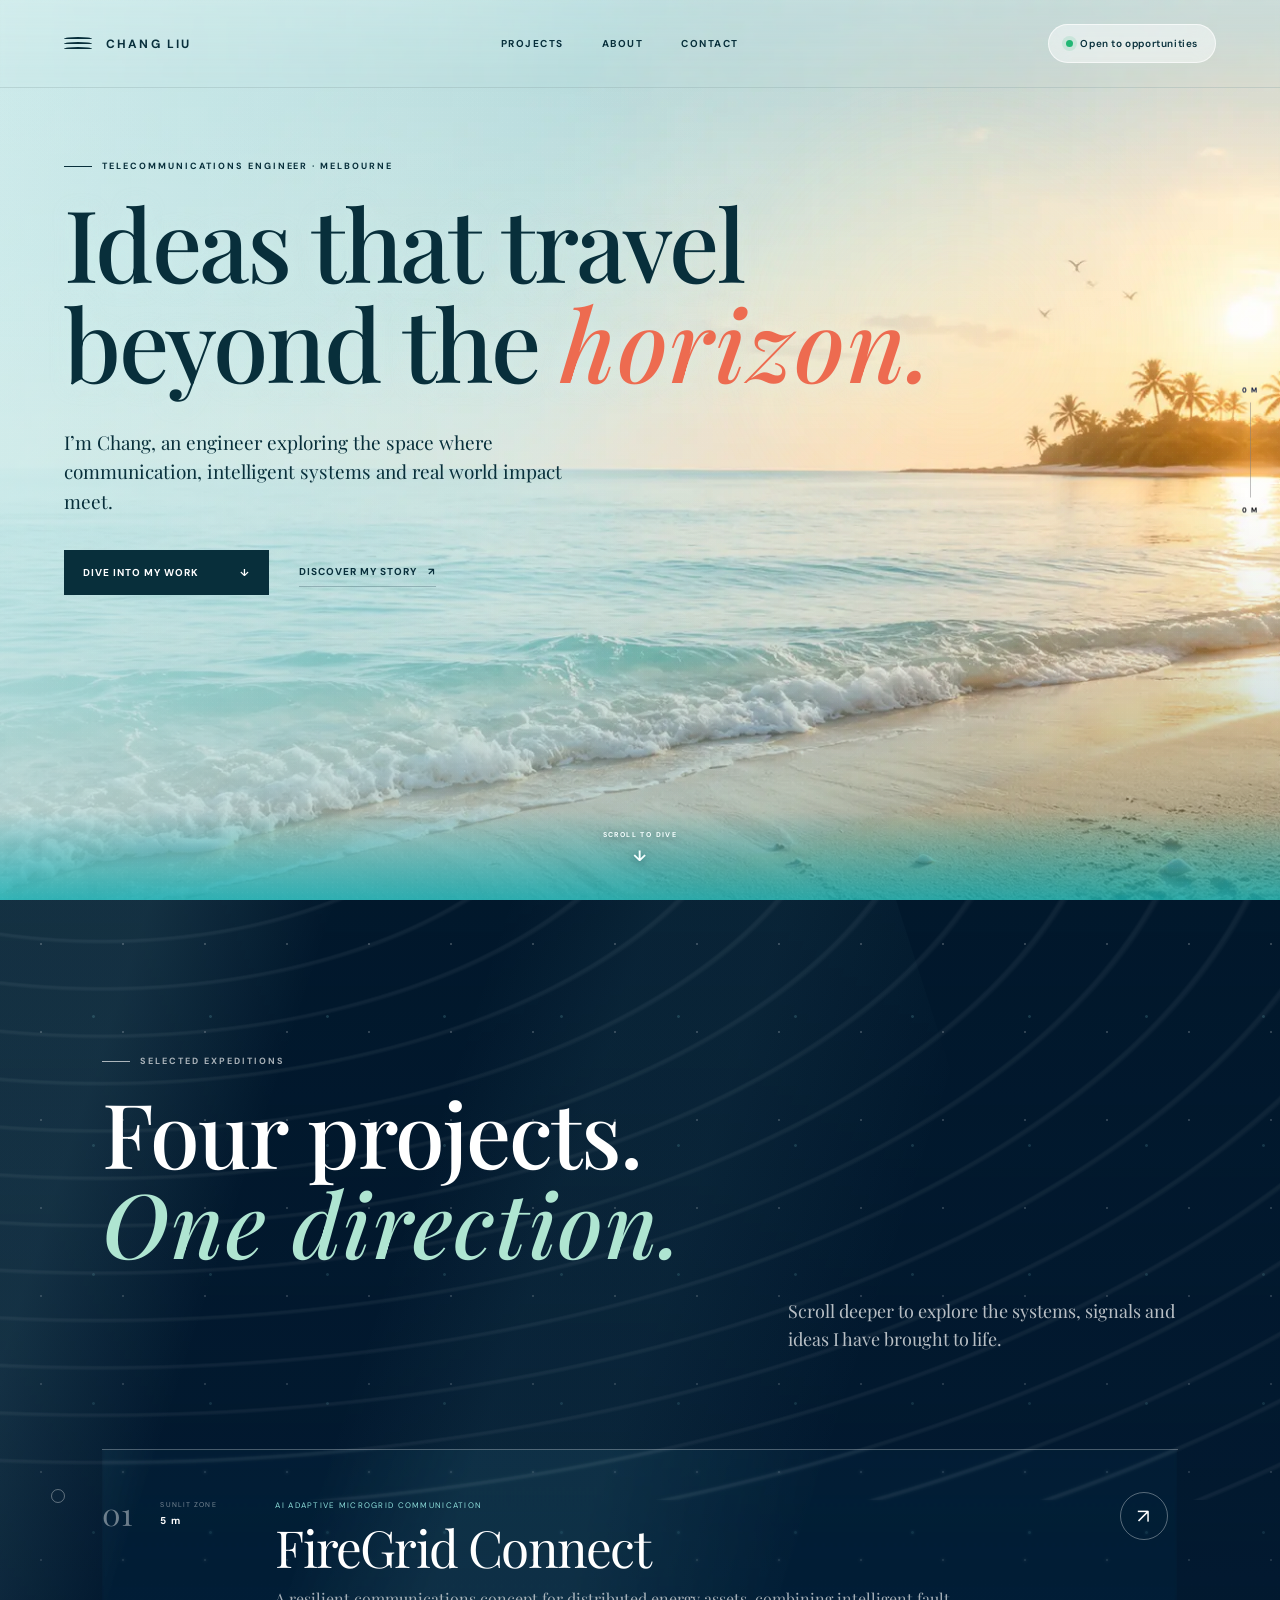
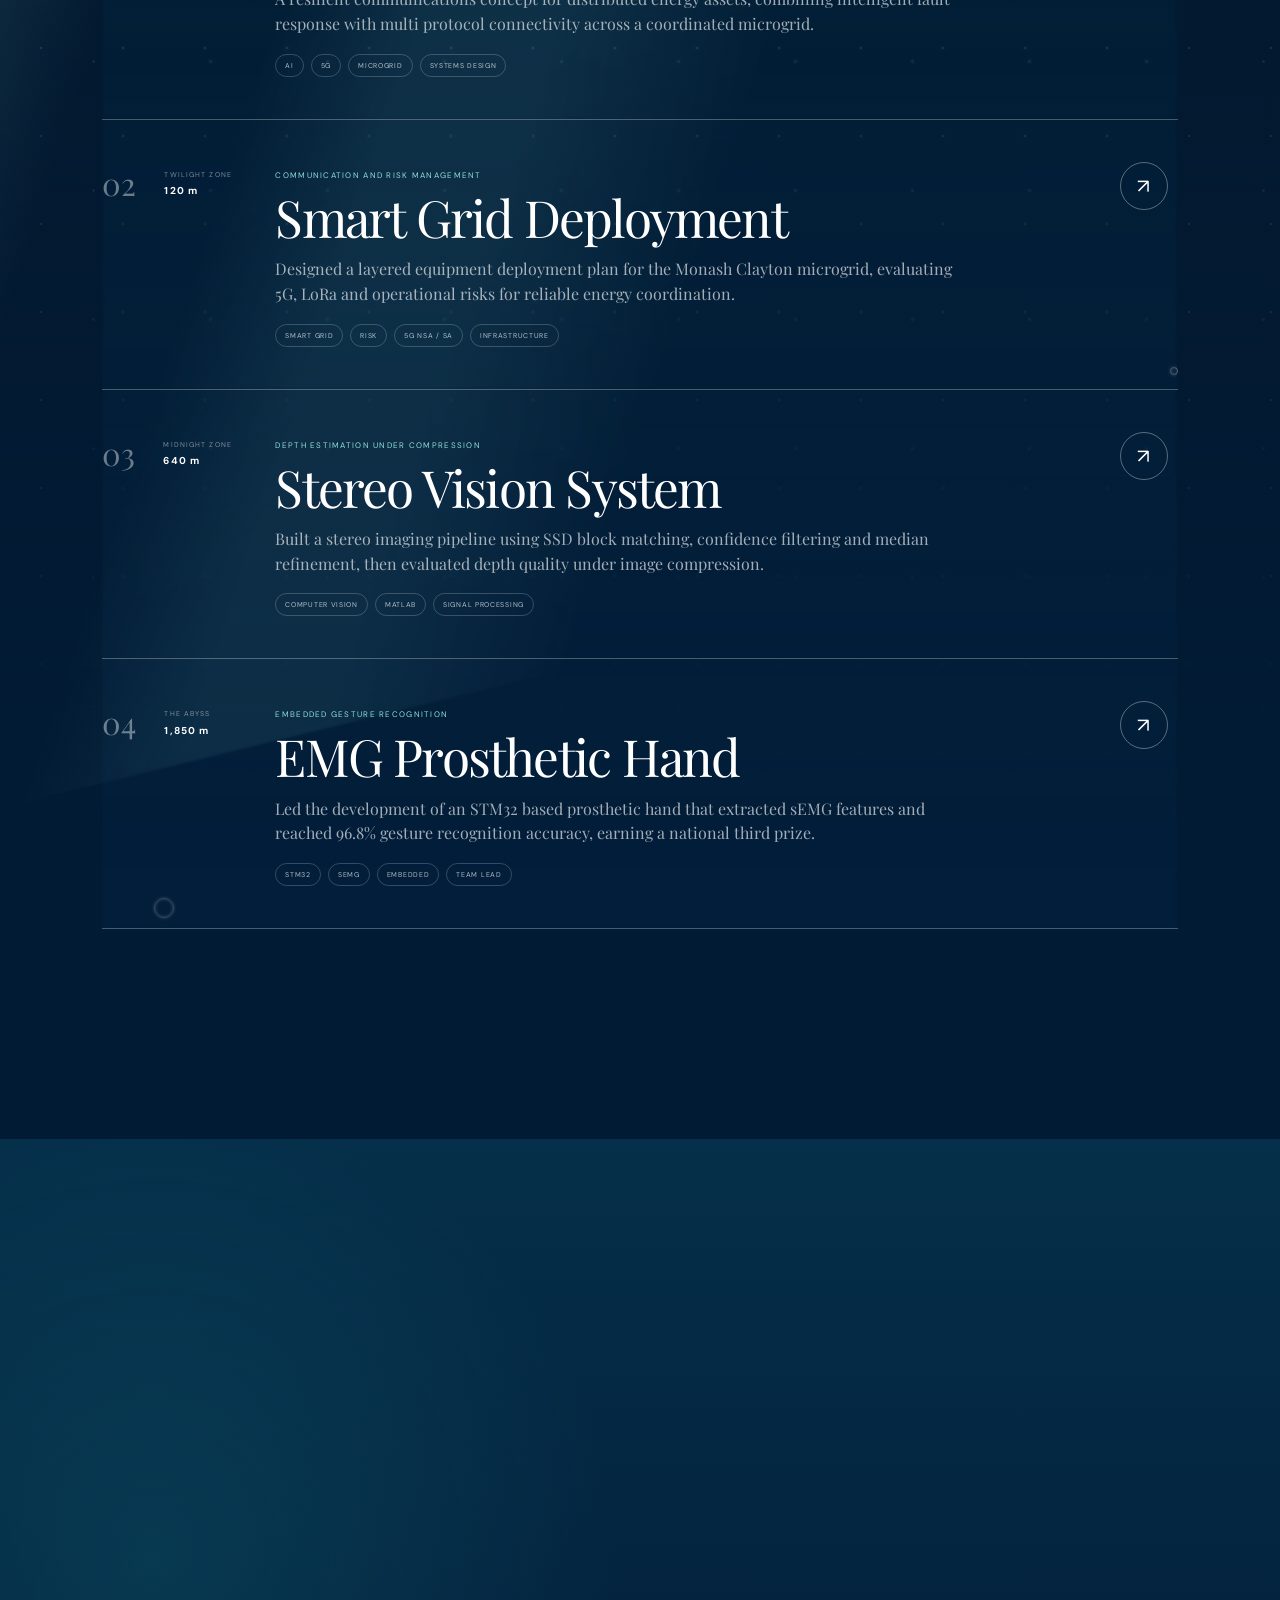
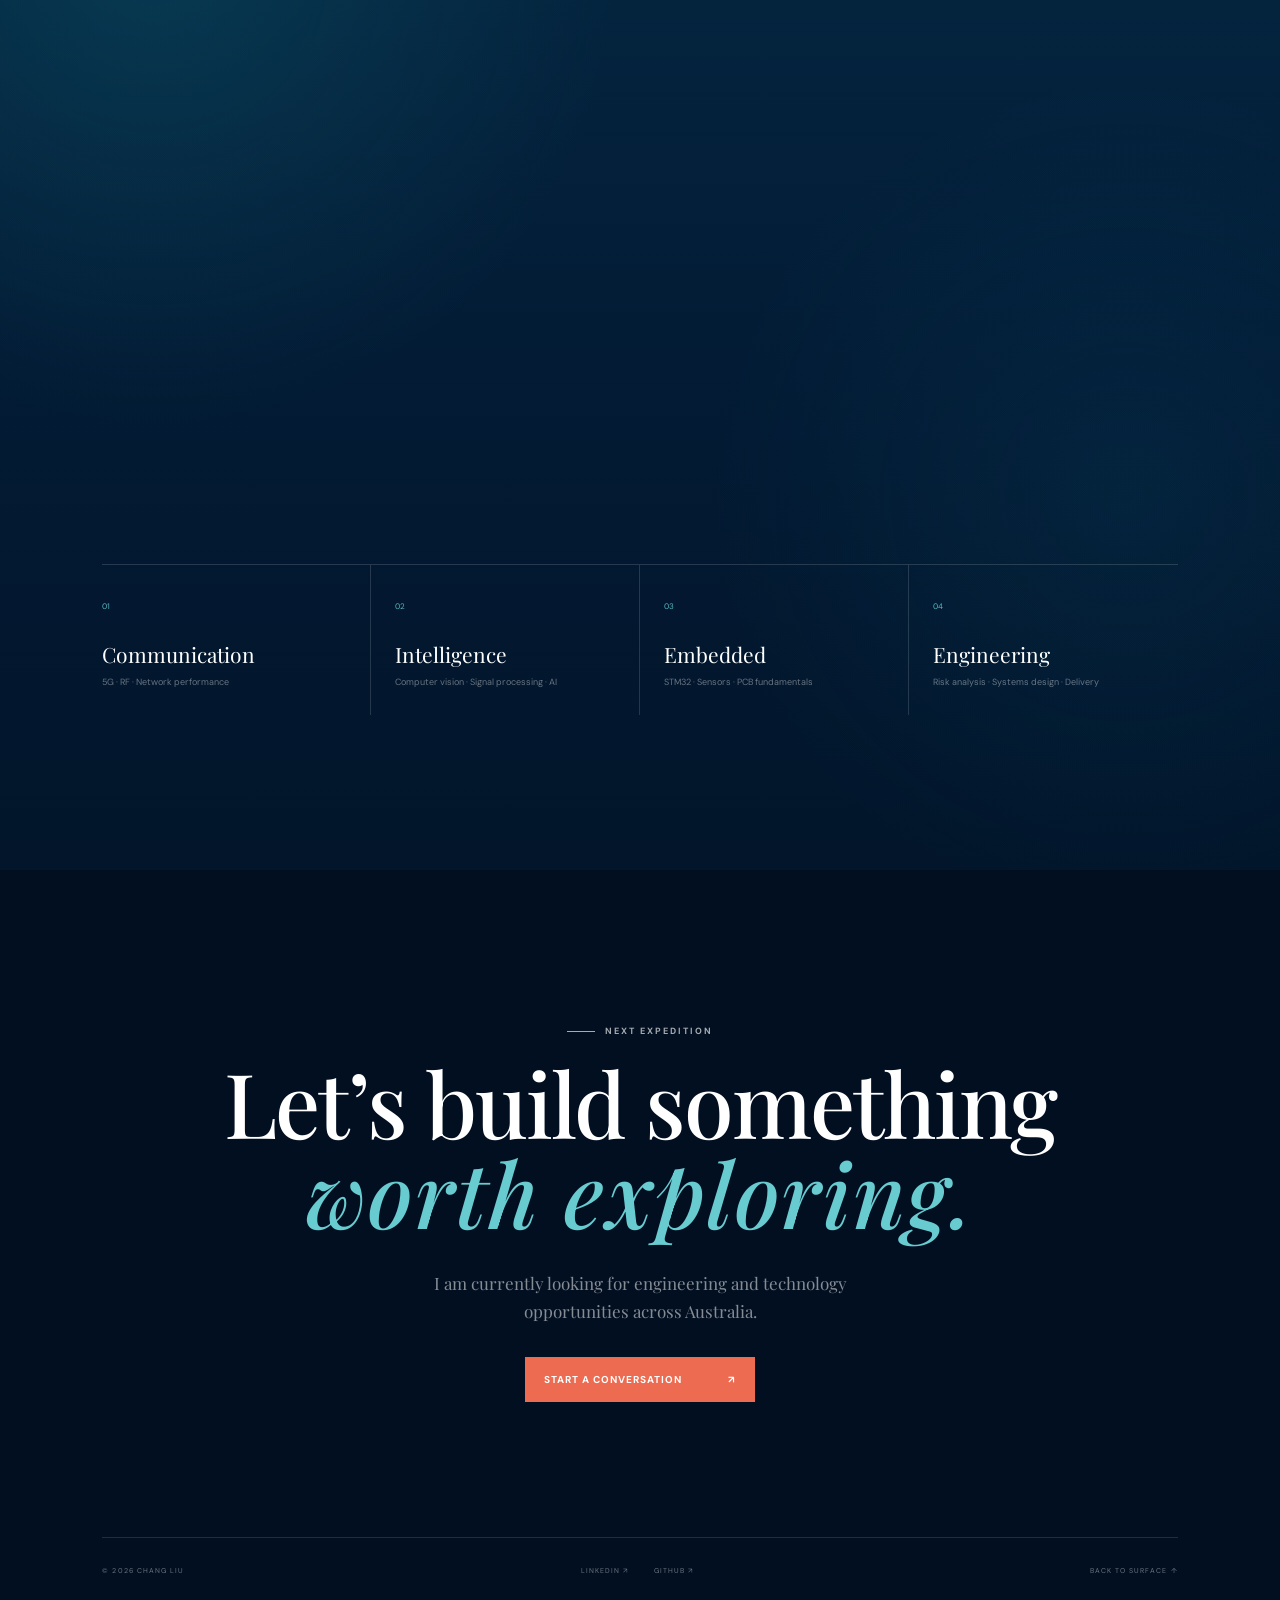
==== commit 481bb519: "Refine ocean visuals and portrait styling" ====
--- a/index.html
+++ b/index.html
@@ -7,7 +7,7 @@
   <title>Chang Liu | Engineer & Explorer</title>
   <link rel="preconnect" href="https://fonts.googleapis.com">
   <link rel="preconnect" href="https://fonts.gstatic.com" crossorigin>
-  <link href="https://fonts.googleapis.com/css2?family=DM+Sans:wght@400;500;600;700&family=Instrument+Serif:ital@0;1&display=swap" rel="stylesheet">
+  <link href="https://fonts.googleapis.com/css2?family=DM+Sans:wght@400;500;600;700&family=Playfair+Display:ital,wght@0,500;0,600;1,500&display=swap" rel="stylesheet">
   <link rel="stylesheet" href="style.css">
   <script src="script.js" defer></script>
 </head>
@@ -22,21 +22,18 @@
 
   <main>
     <section class="hero" id="surface">
-      <div class="sun"></div><div class="cloud cloud-one"></div><div class="cloud cloud-two"></div>
+      <div class="hero-light"></div><div class="hero-grain"></div>
       <div class="hero-copy">
         <p class="eyebrow"><i></i>TELECOMMUNICATIONS ENGINEER · MELBOURNE</p>
         <h1>Ideas that travel<br>beyond the <em>horizon.</em></h1>
         <p class="hero-intro">I’m Chang, an engineer exploring the space where communication, intelligent systems and real world impact meet.</p>
         <div class="hero-actions"><a class="button dark" href="#projects">Dive into my work <span>↓</span></a><a class="text-link" href="#about">Discover my story <span>↗</span></a></div>
       </div>
-      <div class="birds"><i>⌁</i><i>⌁</i><i>⌁</i></div>
-      <div class="island"><i></i><i></i><i></i></div>
-      <div class="sand sand-back"></div><div class="waterline"></div><div class="sand sand-front"></div>
       <a class="scroll-cue" href="#projects">SCROLL TO DIVE <span>↓</span></a>
     </section>
 
     <section class="ocean" id="projects">
-      <div class="caustics"></div><i class="bubble bubble-one"></i><i class="bubble bubble-two"></i><i class="bubble bubble-three"></i>
+      <div class="caustics"></div><div class="ocean-rays"></div><div class="marine-particles"></div><i class="bubble bubble-one"></i><i class="bubble bubble-two"></i><i class="bubble bubble-three"></i>
       <div class="section-head reveal">
         <p class="eyebrow pale"><i></i>SELECTED EXPEDITIONS</p>
         <h2>Four projects.<br><em>One direction.</em></h2>
--- a/style.css
+++ b/style.css
@@ -1,7 +1,52 @@
-@import url('https://fonts.googleapis.com/css2?family=DM+Sans:wght@400;500;600;700&family=Instrument+Serif:ital@0;1&display=swap');
+@import url('https://fonts.googleapis.com/css2?family=DM+Sans:wght@400;500;600;700&family=Playfair+Display:ital,wght@0,500;0,600;1,500&display=swap');
 :root{--ink:#082f3b;--coral:#ed6b50;--teal:#0aaab0;--deep:#021327;--serif:'Instrument Serif',Georgia,serif;--sans:'DM Sans',Arial,sans-serif}*{box-sizing:border-box}html{scroll-behavior:smooth}body{margin:0;background:var(--deep);color:var(--ink);font-family:var(--sans)}a{color:inherit;text-decoration:none}button{font:inherit}.topbar{position:absolute;z-index:20;top:0;left:0;right:0;height:88px;padding:0 5vw;display:flex;align-items:center;justify-content:space-between;border-bottom:1px solid rgba(8,47,59,.13)}.brand{display:flex;align-items:center;gap:11px;font-size:12px;font-weight:700;letter-spacing:.18em}.wave-mark{width:31px;display:grid;gap:1px}.wave-mark i{display:block;width:28px;height:4px;border-radius:50%;border-top:2px solid}.topbar nav{display:flex;gap:38px;font-size:10px;font-weight:700;letter-spacing:.15em;text-transform:uppercase}.topbar nav a{transition:opacity .2s}.topbar nav a:hover{opacity:.45}.status{padding:12px 17px;background:rgba(255,255,255,.45);backdrop-filter:blur(12px);border:1px solid rgba(255,255,255,.65);border-radius:30px;font-size:10px;font-weight:600;letter-spacing:.06em}.status i{display:inline-block;width:7px;height:7px;margin-right:7px;border-radius:50%;background:#22b775;box-shadow:0 0 0 4px rgba(34,183,117,.13)}.depth-meter{position:fixed;z-index:30;right:22px;top:50%;transform:translateY(-50%);display:grid;justify-items:center;gap:8px;color:#fff;mix-blend-mode:difference;font-size:7px;font-weight:700;letter-spacing:.12em}.depth-meter div{height:95px;width:1px;background:rgba(255,255,255,.25);position:relative;overflow:hidden}.depth-meter div i{position:absolute;top:0;left:0;width:100%;height:0;background:#fff}
 .hero{height:850px;min-height:100vh;position:relative;overflow:hidden;background:linear-gradient(180deg,#a9e7ee,#d5f4ed 48%,#fff0bd 78%)}.hero-copy{position:relative;z-index:7;width:90%;max-width:1260px;margin:auto;padding-top:165px}.eyebrow{display:flex;align-items:center;gap:10px;margin:0 0 22px;font-size:9px;font-weight:700;letter-spacing:.22em}.eyebrow i{width:28px;height:1px;background:currentColor}h1,h2{margin:0;font-family:var(--serif);font-weight:400;letter-spacing:-.045em;line-height:.9}h1{max-width:820px;font-size:clamp(72px,8.7vw,130px)}h1 em,h2 em{color:var(--coral);font-weight:400}.hero-intro{max-width:510px;margin:34px 0 0;font-family:var(--serif);font-size:19px;line-height:1.55}.hero-actions{display:flex;align-items:center;gap:30px;margin-top:34px}.button{display:inline-flex;align-items:center;justify-content:space-between;min-width:205px;padding:16px 19px;font-size:10px;font-weight:700;letter-spacing:.1em;text-transform:uppercase;transition:.25s}.button:hover{transform:translateY(-3px)}.dark{background:var(--ink);color:#fff}.text-link{padding:8px 0;border-bottom:1px solid rgba(8,47,59,.25);font-size:10px;font-weight:700;letter-spacing:.1em;text-transform:uppercase}.text-link span{margin-left:8px}.sun{position:absolute;z-index:1;width:310px;height:310px;border-radius:50%;right:8vw;top:115px;background:radial-gradient(circle,#fff8bf 0 27%,rgba(255,249,188,.48) 28% 54%,transparent 72%)}.cloud{position:absolute;width:220px;height:22px;border-radius:50%;background:rgba(255,255,255,.3);filter:blur(10px)}.cloud-one{right:12vw;top:250px}.cloud-two{left:4vw;top:140px;width:160px}.birds{position:absolute;right:28%;top:28%;display:flex;gap:28px;transform:rotate(-8deg);opacity:.4}.birds i{font:26px var(--serif)}.island{position:absolute;z-index:3;right:4%;bottom:190px;width:190px;height:72px;border-radius:70% 10% 0 0;background:#83a963;transform:skewX(-18deg);opacity:.85}.island i{position:absolute;bottom:30px;width:5px;height:85px;background:#68864f;transform:skewX(18deg) rotate(12deg)}.island i:nth-child(1){left:55px;height:62px}.island i:nth-child(2){left:105px}.island i:nth-child(3){left:140px;height:70px}.sand{position:absolute;left:-5%;width:110%;border-radius:50% 50% 0 0}.sand-back{z-index:4;height:220px;bottom:-82px;background:#f4d39c;transform:rotate(-3deg)}.waterline{position:absolute;z-index:5;bottom:0;left:0;right:0;height:145px;background:linear-gradient(180deg,rgba(44,195,192,.62),#12afb2 68%);clip-path:polygon(0 24%,10% 12%,24% 26%,39% 11%,58% 29%,73% 8%,89% 20%,100% 7%,100% 100%,0 100%)}.sand-front{z-index:6;height:95px;bottom:-55px;background:#ffe3ab;transform:rotate(1deg)}.scroll-cue{position:absolute;z-index:8;left:50%;bottom:28px;transform:translateX(-50%);display:grid;justify-items:center;gap:7px;color:#fff;font-size:7px;font-weight:700;letter-spacing:.2em}.scroll-cue span{font-size:15px;animation:bob 1.8s infinite}@keyframes bob{50%{transform:translateY(5px)}}
 .ocean{position:relative;overflow:hidden;padding:155px 8vw 210px;color:#fff;background:linear-gradient(180deg,#0aabb0 0%,#087d94 28%,#07516d 60%,#05314d 100%)}.caustics{position:absolute;inset:0 0 auto;height:700px;opacity:.18;background:repeating-radial-gradient(ellipse at 20% -10%,transparent 0 26px,rgba(255,255,255,.4) 28px 30px,transparent 33px 63px);transform:scale(1.4)}.section-head,.project-list,.about-grid,.skills-grid{position:relative;z-index:2;max-width:1150px;margin-left:auto;margin-right:auto}.section-head{margin-bottom:95px}.pale{color:rgba(255,255,255,.65)}.section-head h2,.about h2,.contact h2{font-size:clamp(58px,7vw,104px)}.section-head h2 em{color:#afe5d1}.section-head>p:last-child{max-width:390px;margin:30px 0 0 auto;font:18px/1.55 var(--serif);color:rgba(255,255,255,.72)}.project{display:grid;grid-template-columns:145px 1fr 58px;gap:28px;padding:42px 0;border-top:1px solid rgba(255,255,255,.28);transition:padding .3s,background .3s}.project:last-child{border-bottom:1px solid rgba(255,255,255,.28)}.project:hover{padding-left:20px;padding-right:20px;background:rgba(255,255,255,.04)}.project-meta{display:flex;gap:28px}.project-meta strong{font:400 31px var(--serif);opacity:.42}.project-meta span{padding-top:6px;font-size:7px;letter-spacing:.16em;line-height:1.9;color:rgba(255,255,255,.48)}.project-meta b{font-size:10px;color:#fff}.project-copy small{color:#8fe0dc;font-size:8px;letter-spacing:.16em}.project-copy h3{margin:9px 0 14px;font:400 clamp(36px,4vw,56px)/1 var(--serif);letter-spacing:-.035em}.project-copy>p{max-width:690px;margin:0 0 17px;color:rgba(255,255,255,.64);font:16px/1.55 var(--serif)}.tags{display:flex;flex-wrap:wrap;gap:7px}.tags span{padding:6px 9px;border:1px solid rgba(255,255,255,.2);border-radius:20px;font-size:7px;letter-spacing:.1em;text-transform:uppercase;color:rgba(255,255,255,.7)}.project-toggle{width:48px;height:48px;border:1px solid rgba(255,255,255,.35);border-radius:50%;background:transparent;color:#fff;font-size:20px;cursor:pointer;transition:.25s}.project-toggle:hover{background:#fff;color:#07516d;transform:rotate(10deg)}.field-note{display:none;grid-column:2/4;padding:20px 24px;border-left:2px solid #86ddd0;background:rgba(0,20,45,.16)}.open .field-note{display:block;animation:rise .35s ease}.field-note small{color:#86ddd0;font-size:7px;letter-spacing:.18em}.field-note p{max-width:680px;margin:8px 0 0;font:15px/1.6 var(--serif)}@keyframes rise{from{opacity:0;transform:translateY(-8px)}}.bubble{position:absolute;border:1px solid rgba(255,255,255,.35);border-radius:50%;animation:float 7s infinite}.bubble-one{width:14px;height:14px;left:4%;top:32%}.bubble-two{width:8px;height:8px;right:8%;top:58%;animation-delay:-2s}.bubble-three{width:20px;height:20px;left:12%;bottom:12%;animation-delay:-4s}@keyframes float{50%{transform:translateY(-40px);opacity:.2}}
 .about{position:relative;overflow:hidden;padding:175px 8vw 155px;color:#fff;background:linear-gradient(180deg,#05314d,#031d38 60%,#02152a)}.about-grid{display:grid;grid-template-columns:.9fr 1.1fr;gap:100px;align-items:center}.portrait-stack{position:relative;min-height:535px;border:1px solid rgba(255,255,255,.14);background:linear-gradient(145deg,rgba(16,117,137,.2),rgba(0,8,28,.4));overflow:hidden}.portrait-main{position:absolute;left:10%;top:7%;width:70%;height:75%;object-fit:cover;filter:saturate(.75);border-radius:48% 48% 4px 4px}.portrait-dive{position:absolute;right:4%;bottom:10%;width:36%;height:34%;object-fit:cover;border:7px solid #052a42;box-shadow:0 20px 50px rgba(0,0,0,.28)}.portrait-stack>span{position:absolute;left:8%;bottom:7%;font-size:7px;line-height:1.8;letter-spacing:.23em;color:rgba(255,255,255,.55)}.about h2 em{color:#71cfd2}.about-copy .lead{margin:35px 0 20px;color:#fff;font:21px/1.5 var(--serif)}.about-copy>p:not(.eyebrow):not(.lead){font-size:13px;line-height:1.8;color:rgba(255,255,255,.56)}.education{display:flex;gap:28px;margin-top:35px;padding-top:25px;border-top:1px solid rgba(255,255,255,.17)}.education>span{font-size:8px;color:#67c5ca}.education strong{font:400 17px var(--serif)}.education p{margin:6px 0;font-size:9px;color:rgba(255,255,255,.48)}.skills-grid{display:grid;grid-template-columns:repeat(4,1fr);margin-top:130px;border-top:1px solid rgba(255,255,255,.14)}.skills-grid article{min-height:150px;padding:28px 24px 10px 0;border-right:1px solid rgba(255,255,255,.14)}.skills-grid article:not(:first-child){padding-left:24px}.skills-grid article:last-child{border:0}.skills-grid span{font-size:8px;color:#55b7bf}.skills-grid h3{margin:26px 0 8px;font:400 21px var(--serif)}.skills-grid p{margin:0;color:rgba(255,255,255,.4);font-size:9px;line-height:1.5}
 .contact{position:relative;overflow:hidden;padding:155px 8vw 45px;text-align:center;color:#fff;background:#020f21}.contact .eyebrow{justify-content:center}.contact h2 em{color:#68cbd0}.contact>p:not(.eyebrow){max-width:450px;margin:32px auto;color:rgba(255,255,255,.52);font:17px/1.6 var(--serif)}.coral{margin:auto;background:var(--coral);color:#fff;min-width:230px}.footer-line{margin-top:135px;padding-top:28px;border-top:1px solid rgba(255,255,255,.12);display:flex;justify-content:space-between;color:rgba(255,255,255,.42);font-size:7px;letter-spacing:.15em}.footer-line div{display:flex;gap:26px}.reveal{opacity:0;transform:translateY(20px);transition:opacity .7s,transform .7s}.reveal.visible{opacity:1;transform:none}
 @media(max-width:800px){.topbar{padding:0 22px}.topbar nav{display:none}.status{font-size:0;padding:12px}.status i{margin:0}.hero{height:770px}.hero-copy{width:100%;padding:150px 24px 0}.hero-intro{max-width:90%}.hero-actions{flex-direction:column;align-items:flex-start;gap:16px}.sun{width:220px;height:220px;right:-45px;top:140px}.island{right:-65px;bottom:160px;transform:scale(.7) skewX(-18deg)}.depth-meter{right:8px}.ocean,.about,.contact{padding-left:25px;padding-right:25px}.project{grid-template-columns:1fr 48px}.project-meta{grid-column:1/3}.project-copy{grid-column:1}.project-toggle{grid-column:2;grid-row:2}.field-note{grid-column:1/3}.about-grid{grid-template-columns:1fr;gap:60px}.portrait-stack{min-height:440px}.skills-grid{grid-template-columns:1fr 1fr}.skills-grid article:nth-child(2){border-right:0}.footer-line{flex-direction:column;align-items:center;gap:20px}}@media(prefers-reduced-motion:reduce){html{scroll-behavior:auto}*,*:before,*:after{animation-duration:.01ms!important;transition-duration:.01ms!important}.reveal{opacity:1;transform:none}}
+
+/* Refined photographic ocean direction */
+:root{--serif:'Playfair Display',Georgia,serif}
+h1,h2{font-family:var(--serif);font-weight:500;letter-spacing:-.022em;line-height:.96}
+h1{max-width:900px;font-size:clamp(68px,7.8vw,118px)}
+h1 em,h2 em{display:inline-block;font-family:var(--serif);font-style:italic;font-weight:500;letter-spacing:.018em;line-height:1.04}
+.hero-intro,.section-head>p:last-child,.project-copy>p,.field-note p,.about-copy .lead,.contact>p:not(.eyebrow){font-family:var(--serif)}
+
+.hero{height:900px;min-height:100vh;background-image:linear-gradient(90deg,rgba(218,244,243,.62) 0%,rgba(224,245,240,.23) 48%,rgba(255,243,210,.06) 76%),linear-gradient(180deg,transparent 68%,rgba(4,112,125,.22) 100%),url('assets/hero-coast.webp');background-size:cover;background-position:center center}
+.hero:before{content:'';position:absolute;z-index:1;inset:0;background:linear-gradient(90deg,rgba(232,250,247,.26),transparent 58%),linear-gradient(180deg,rgba(255,255,255,.08),transparent 55%,rgba(0,71,85,.18));pointer-events:none}
+.hero:after{content:'';position:absolute;z-index:2;left:0;right:0;bottom:-1px;height:90px;background:linear-gradient(180deg,transparent,#0aabb0);opacity:.78;pointer-events:none}
+.hero-copy{padding-top:160px}.hero-copy h1{text-shadow:0 2px 20px rgba(214,247,244,.34)}
+.hero-light{position:absolute;z-index:2;right:3%;top:6%;width:44vw;height:44vw;border-radius:50%;background:radial-gradient(circle,rgba(255,244,194,.2),transparent 66%);filter:blur(8px);pointer-events:none}
+.hero-grain{position:absolute;z-index:3;inset:0;opacity:.15;background-image:radial-gradient(rgba(255,255,255,.8) .6px,transparent .8px);background-size:5px 5px;mix-blend-mode:soft-light;pointer-events:none}
+.topbar{background:linear-gradient(180deg,rgba(230,249,247,.22),transparent);backdrop-filter:blur(2px)}
+.scroll-cue{bottom:34px;color:#f5ffff;text-shadow:0 1px 8px rgba(0,51,64,.6)}
+
+.ocean{isolation:isolate;background-image:linear-gradient(180deg,rgba(0,104,129,.08),rgba(3,31,63,.6) 62%,#052c47 100%),url('assets/underwater.webp');background-size:cover;background-position:center top;background-attachment:fixed}
+.ocean:before{content:'';position:absolute;z-index:0;inset:0;background:linear-gradient(180deg,rgba(5,151,167,.04),rgba(3,31,59,.72) 86%);pointer-events:none}
+.caustics{height:500px;opacity:.12;mix-blend-mode:screen}
+.ocean-rays{position:absolute;z-index:0;inset:0;overflow:hidden;pointer-events:none;background:linear-gradient(108deg,rgba(170,247,245,.11) 0 8%,transparent 18% 27%,rgba(141,234,236,.055) 35% 42%,transparent 54%);clip-path:polygon(0 0,70% 0,100% 65%,0 82%)}
+.marine-particles{position:absolute;z-index:0;inset:0;opacity:.25;background-image:radial-gradient(circle,rgba(255,255,255,.8) 0 1px,transparent 1.5px),radial-gradient(circle,rgba(139,228,230,.7) 0 1px,transparent 1.8px);background-position:0 0,35px 52px;background-size:82px 88px,117px 129px;mask-image:linear-gradient(180deg,#000,transparent 85%);pointer-events:none}
+.project{backdrop-filter:blur(1.5px)}
+.project:hover{background:linear-gradient(90deg,rgba(149,229,225,.07),rgba(255,255,255,.025));backdrop-filter:blur(5px)}
+
+.about{background:radial-gradient(circle at 12% 32%,rgba(23,140,156,.2),transparent 32%),radial-gradient(circle at 88% 72%,rgba(5,93,127,.14),transparent 28%),linear-gradient(180deg,#052f4a,#031b35 62%,#02152a)}
+.portrait-stack{min-height:555px;border:1px solid rgba(145,222,222,.24);border-radius:34px;background:linear-gradient(145deg,rgba(18,116,137,.22),rgba(1,16,39,.72));overflow:hidden;box-shadow:0 35px 90px rgba(0,8,24,.32)}
+.portrait-stack:before{content:'';position:absolute;inset:22px;border:1px solid rgba(151,226,224,.12);border-radius:27px;pointer-events:none}
+.portrait-main{z-index:1;left:8%;top:8%;width:72%;height:75%;object-position:center top;border-radius:24px;box-shadow:0 22px 55px rgba(0,5,22,.34);filter:saturate(.82) contrast(1.02)}
+.portrait-dive{z-index:3;right:4%;bottom:8%;width:37%;height:34%;border:7px solid #06314b;border-radius:22px;box-shadow:0 18px 55px rgba(0,5,20,.48)}
+.portrait-stack>span{z-index:2;left:7%;bottom:6%}
+.about-copy h2 em{letter-spacing:.025em}
+
+@media(max-width:800px){
+  h1{font-size:clamp(50px,15vw,72px);line-height:.98}
+  .hero{height:790px;background-position:58% center}
+  .hero:before{background:linear-gradient(90deg,rgba(224,248,245,.66),rgba(224,248,245,.12) 88%),linear-gradient(180deg,transparent 55%,rgba(0,67,82,.18))}
+  .hero-copy{padding-top:138px}
+  .hero-intro{font-size:17px}
+  .ocean{background-attachment:scroll;background-size:auto 100vh}
+  .portrait-stack{min-height:460px;border-radius:26px}
+  .portrait-stack:before{inset:16px;border-radius:20px}
+  .portrait-main{left:7%;top:7%;width:75%;height:72%;border-radius:20px}
+  .portrait-dive{width:39%;height:31%;border-radius:18px}
+}
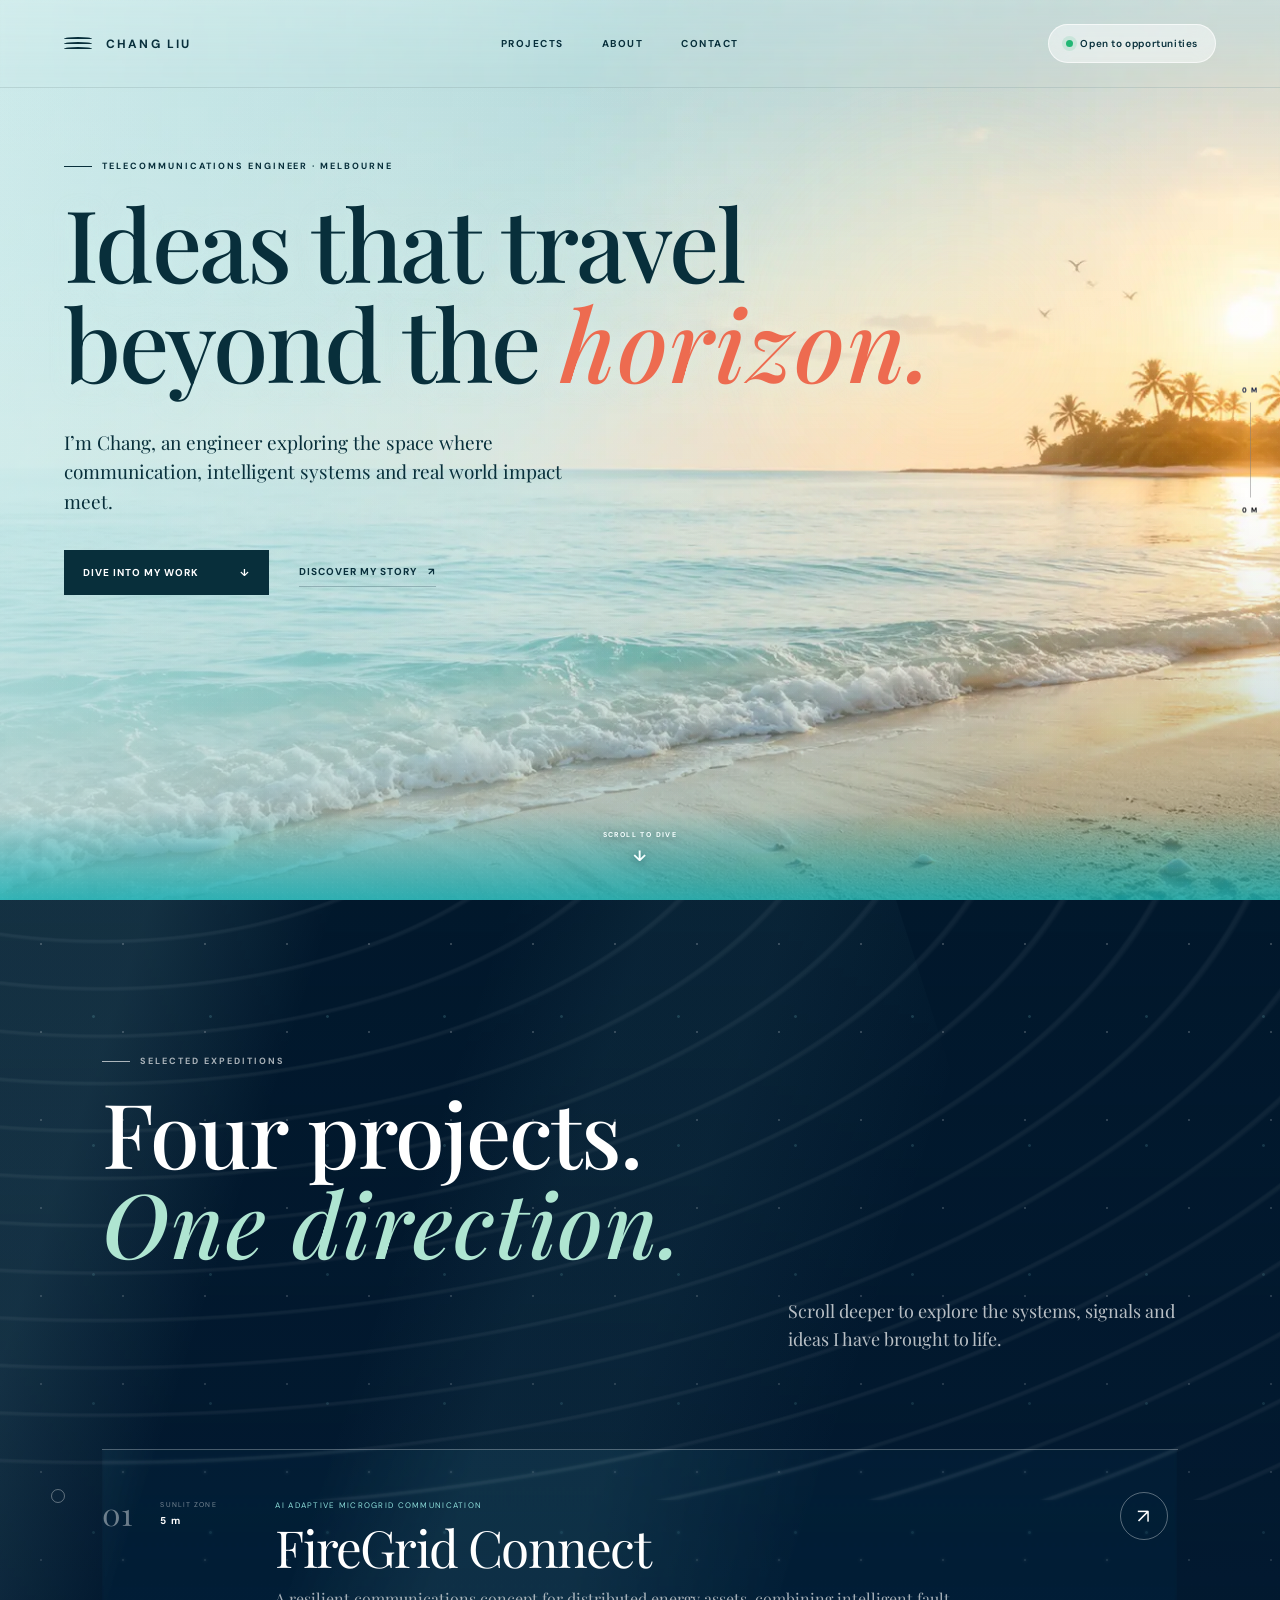
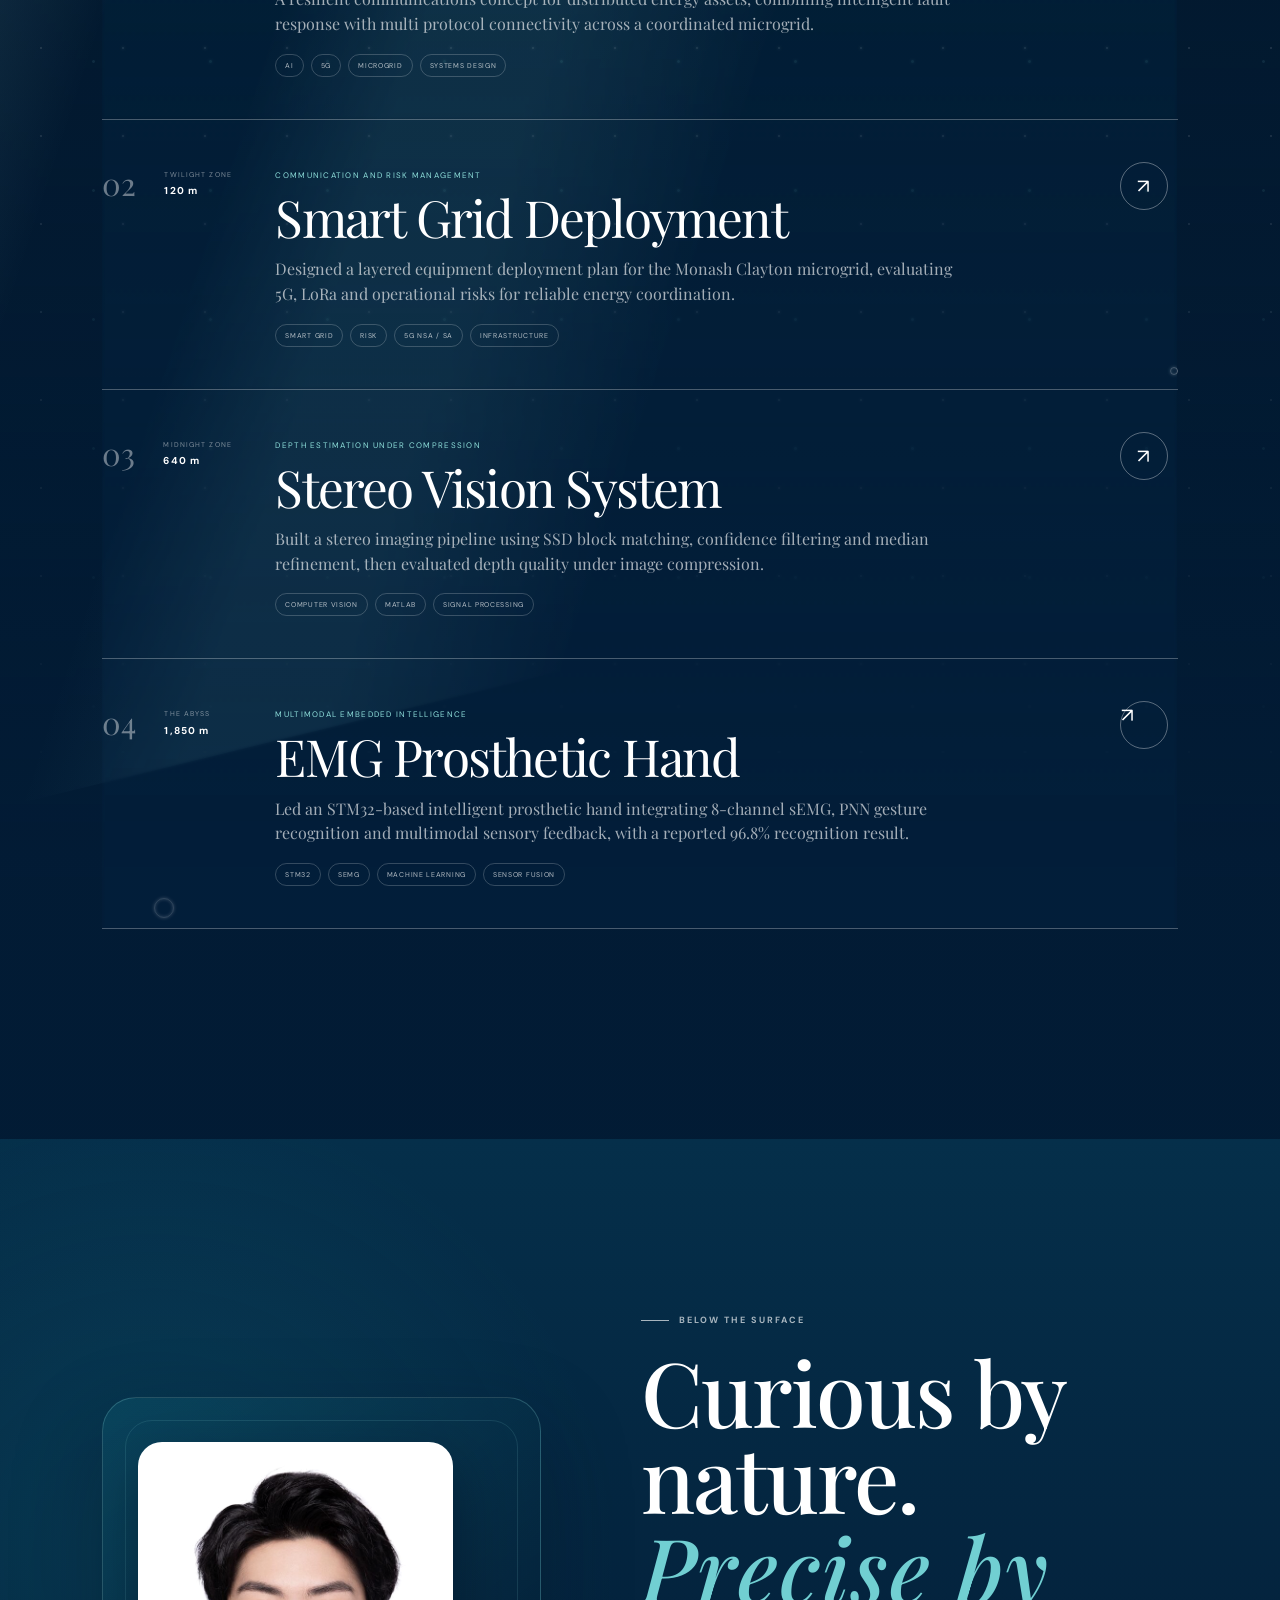
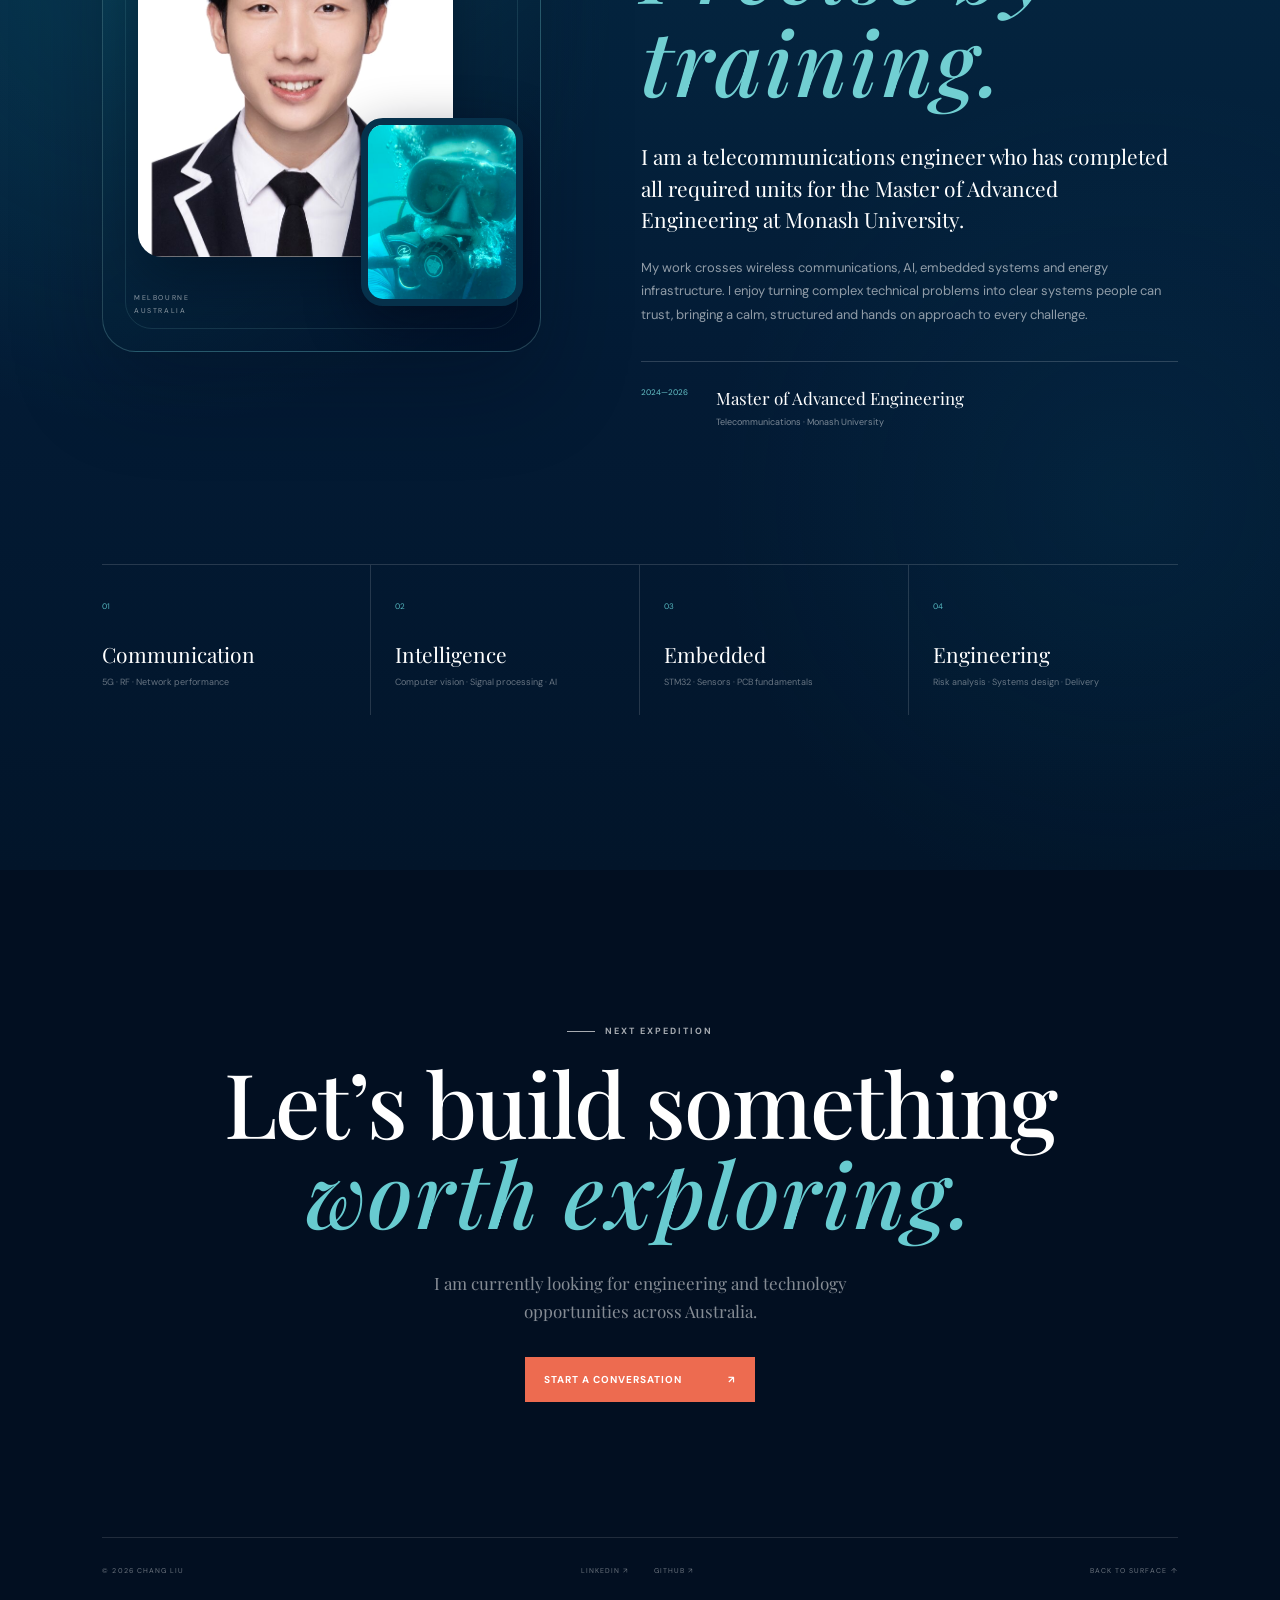
==== commit f957a80f: "Link prosthetic hand project to detailed case study" ====
--- a/index.html
+++ b/index.html
@@ -61,9 +61,8 @@
         </article>
         <article class="project reveal">
           <div class="project-meta"><strong>04</strong><span>THE ABYSS<br><b>1,850 m</b></span></div>
-          <div class="project-copy"><small>EMBEDDED GESTURE RECOGNITION</small><h3>EMG Prosthetic Hand</h3><p>Led the development of an STM32 based prosthetic hand that extracted sEMG features and reached 96.8% gesture recognition accuracy, earning a national third prize.</p><div class="tags"><span>STM32</span><span>sEMG</span><span>Embedded</span><span>Team Lead</span></div></div>
-          <button class="project-toggle" aria-expanded="false" aria-label="Expand EMG Prosthetic Hand">↗</button>
-          <div class="field-note"><small>FIELD NOTE 04</small><p>The project combined signal filtering, embedded control, PCB fundamentals and team leadership around a tangible human centred outcome.</p></div>
+          <div class="project-copy"><small>MULTIMODAL EMBEDDED INTELLIGENCE</small><h3>EMG Prosthetic Hand</h3><p>Led an STM32-based intelligent prosthetic hand integrating 8-channel sEMG, PNN gesture recognition and multimodal sensory feedback, with a reported 96.8% recognition result.</p><div class="tags"><span>STM32</span><span>sEMG</span><span>Machine Learning</span><span>Sensor Fusion</span></div></div>
+          <a class="project-toggle" href="projects/prosthetic-hand.html" aria-label="Open EMG Prosthetic Hand case study">↗</a>
         </article>
       </div>
     </section>
@@ -89,4 +88,4 @@
     </section>
   </main>
 </body>
-</html>
+</html>
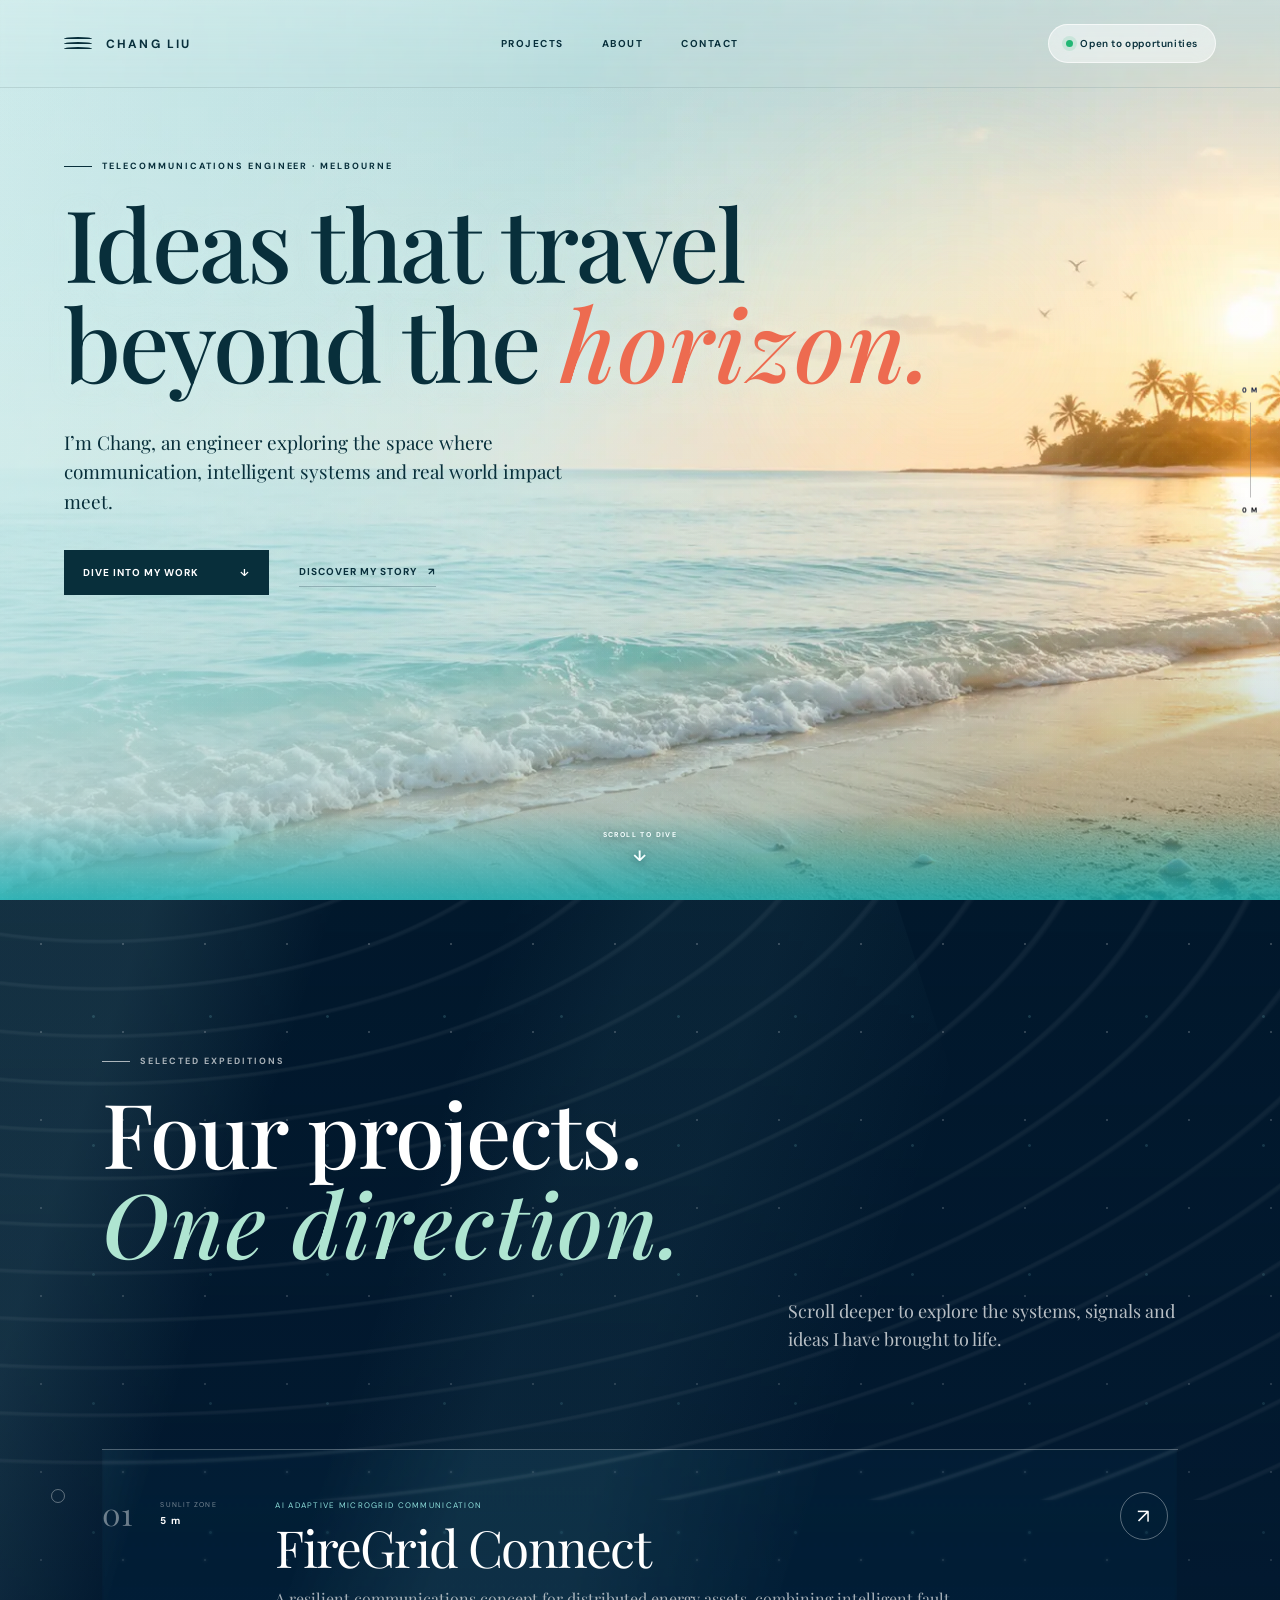
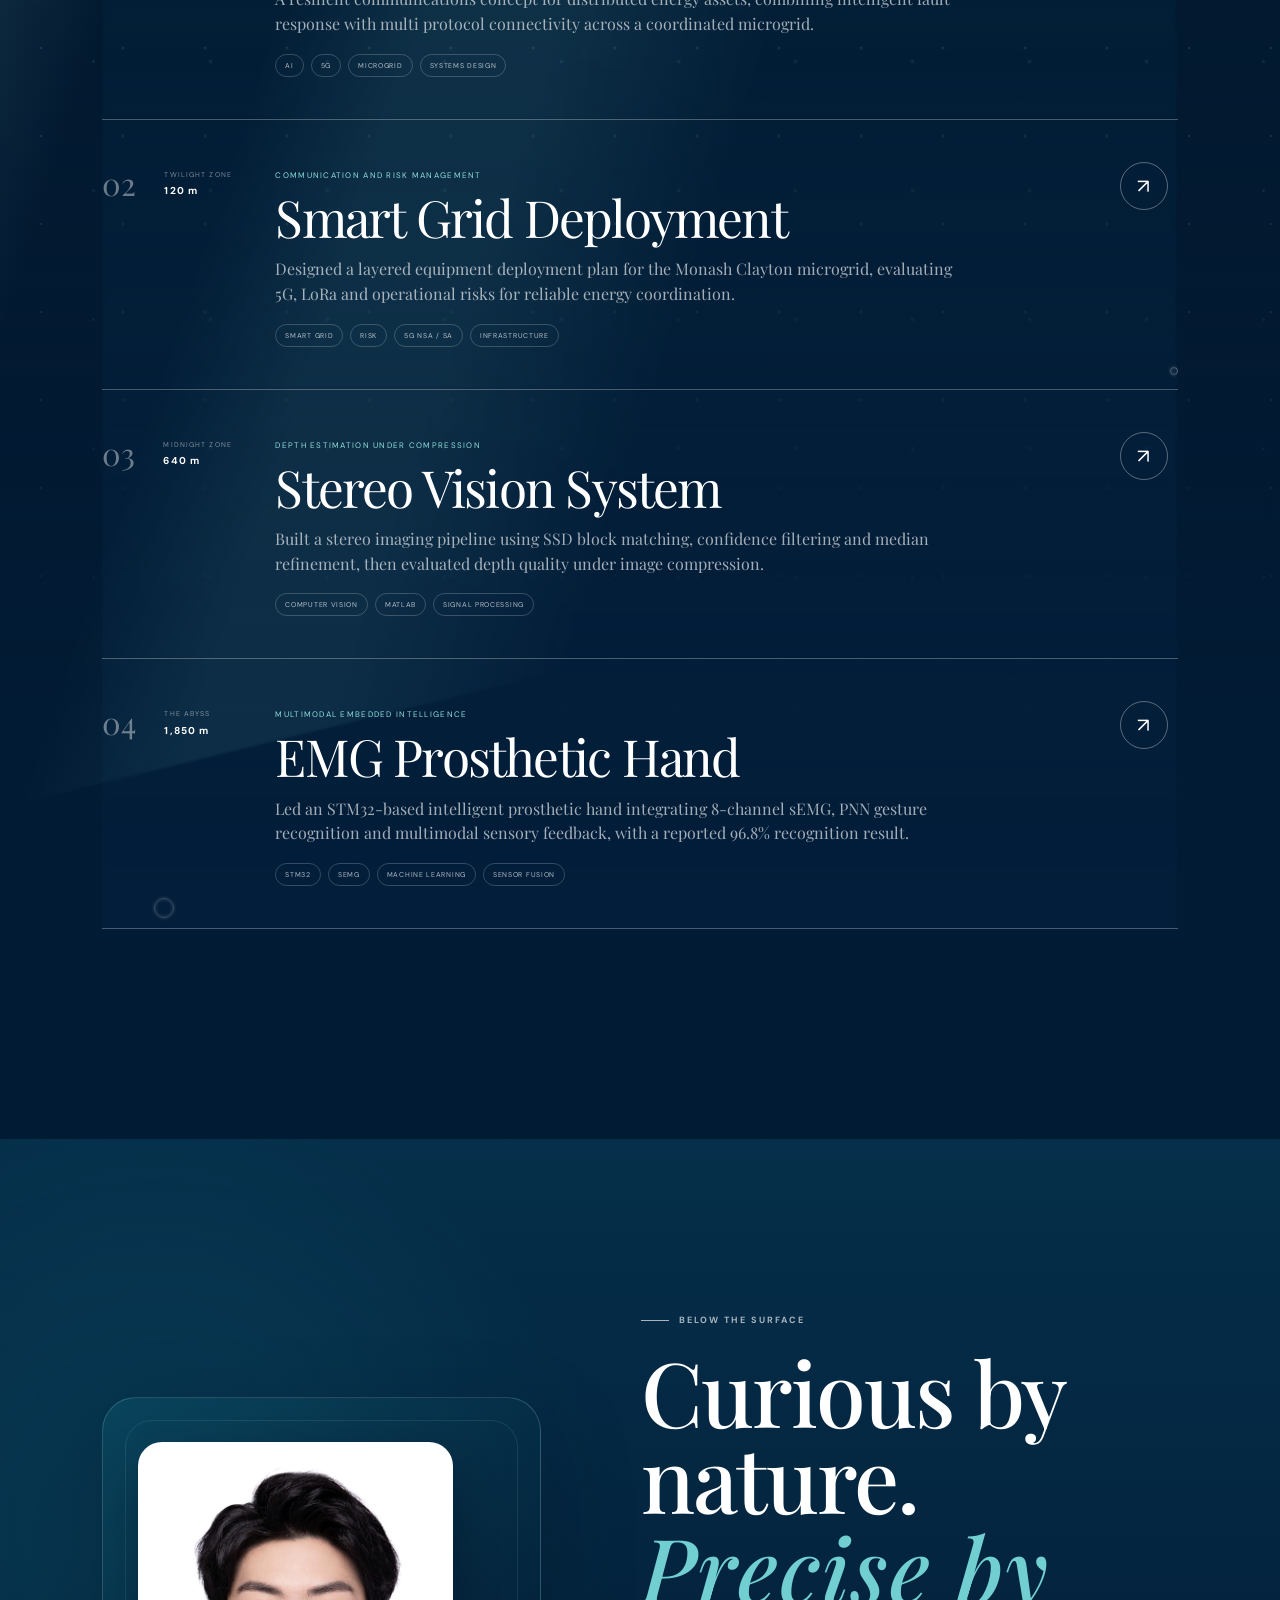
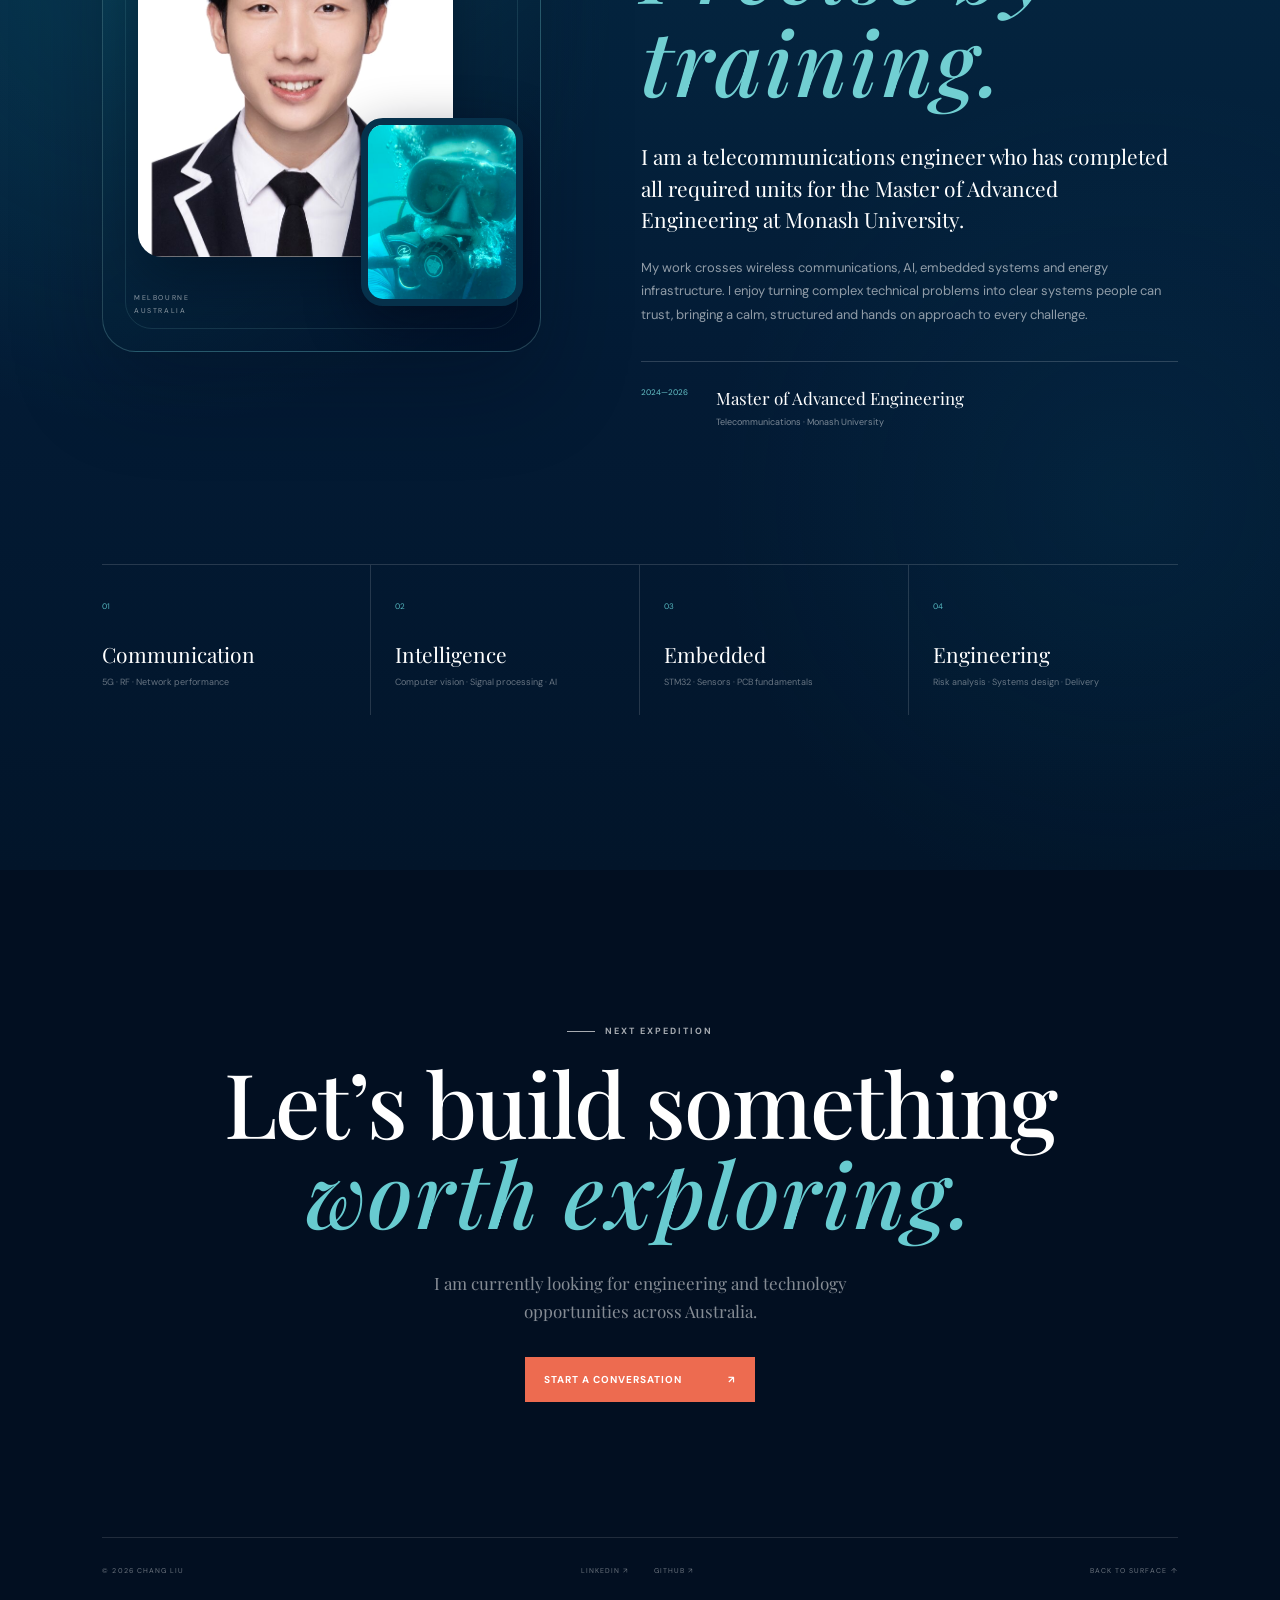
==== commit d5cd3b59: "Polish prosthetic hand case study entry" ====
--- a/index.html
+++ b/index.html
@@ -62,7 +62,7 @@
         <article class="project reveal">
           <div class="project-meta"><strong>04</strong><span>THE ABYSS<br><b>1,850 m</b></span></div>
           <div class="project-copy"><small>MULTIMODAL EMBEDDED INTELLIGENCE</small><h3>EMG Prosthetic Hand</h3><p>Led an STM32-based intelligent prosthetic hand integrating 8-channel sEMG, PNN gesture recognition and multimodal sensory feedback, with a reported 96.8% recognition result.</p><div class="tags"><span>STM32</span><span>sEMG</span><span>Machine Learning</span><span>Sensor Fusion</span></div></div>
-          <a class="project-toggle" href="projects/prosthetic-hand.html" aria-label="Open EMG Prosthetic Hand case study">↗</a>
+          <button class="project-toggle case-study-button" type="button" onclick="window.location.href='projects/prosthetic-hand.html'" aria-label="Open EMG Prosthetic Hand case study">↗</button>
         </article>
       </div>
     </section>
